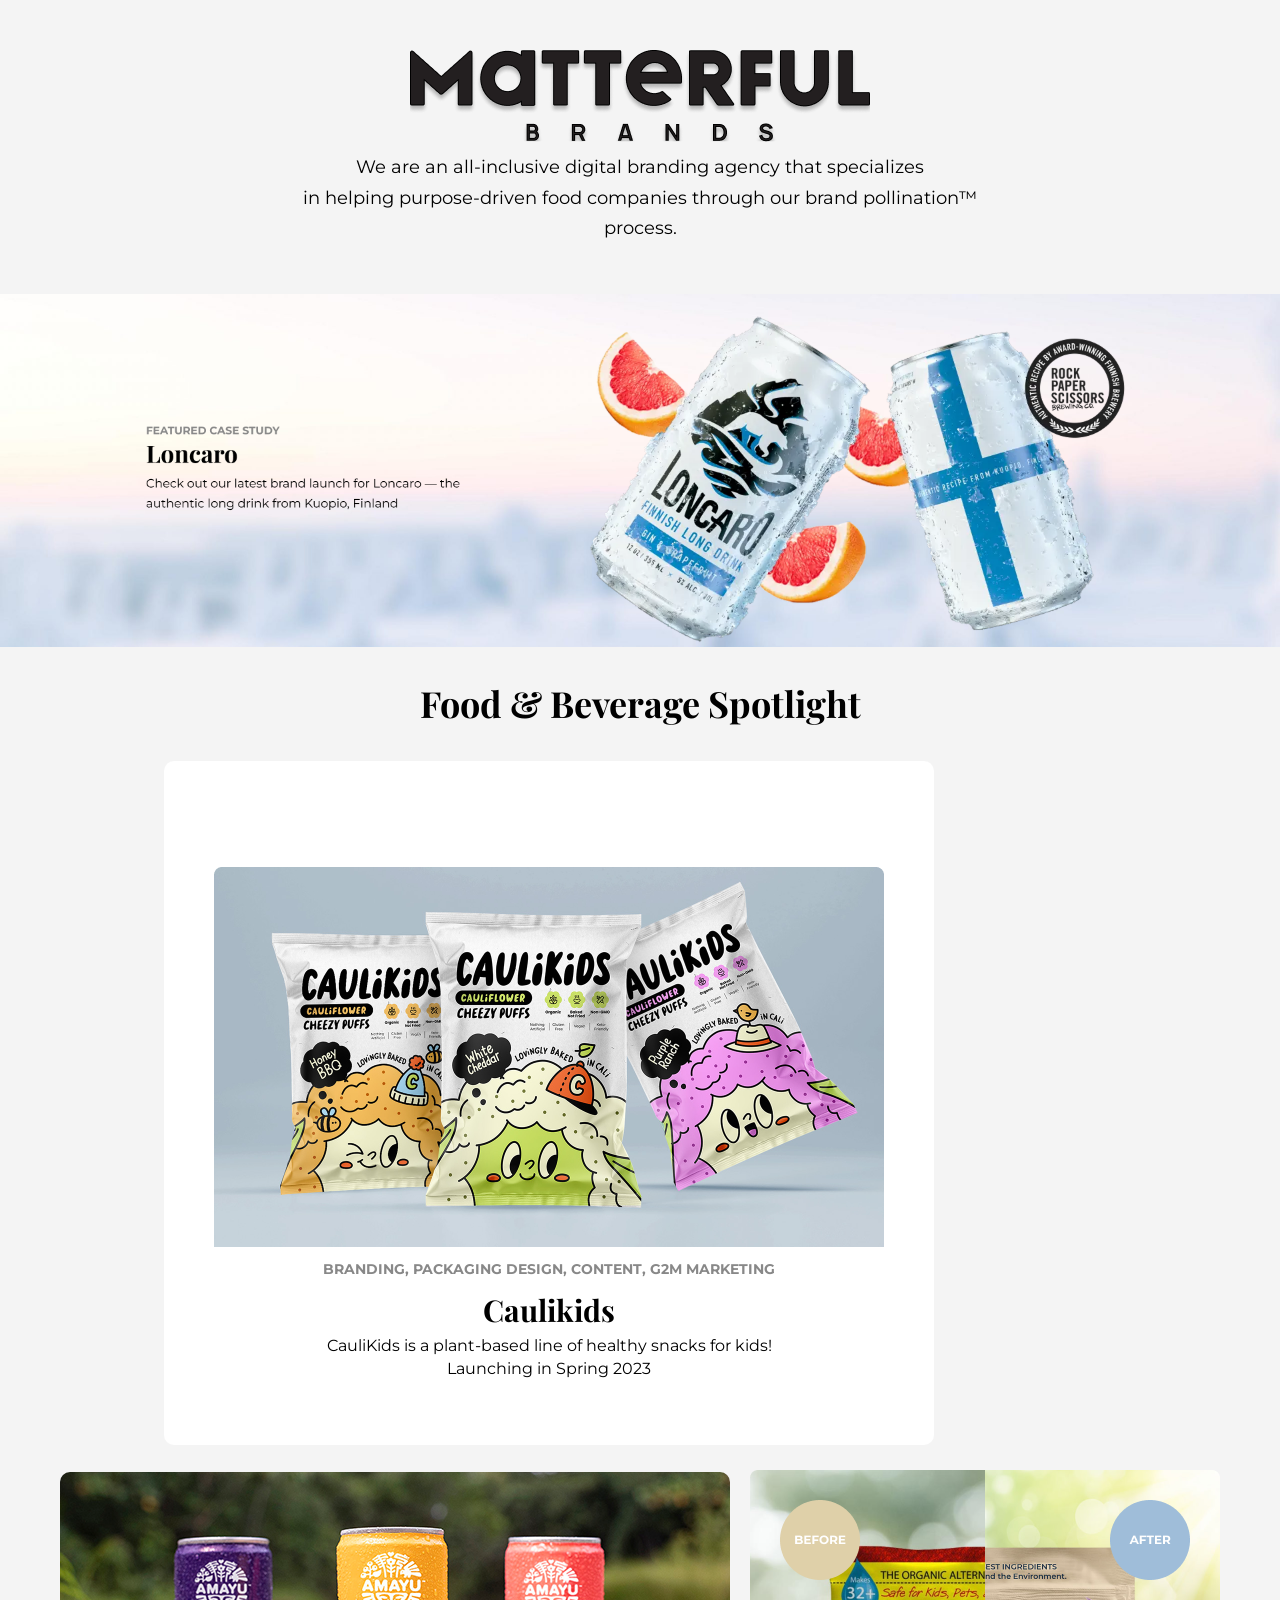
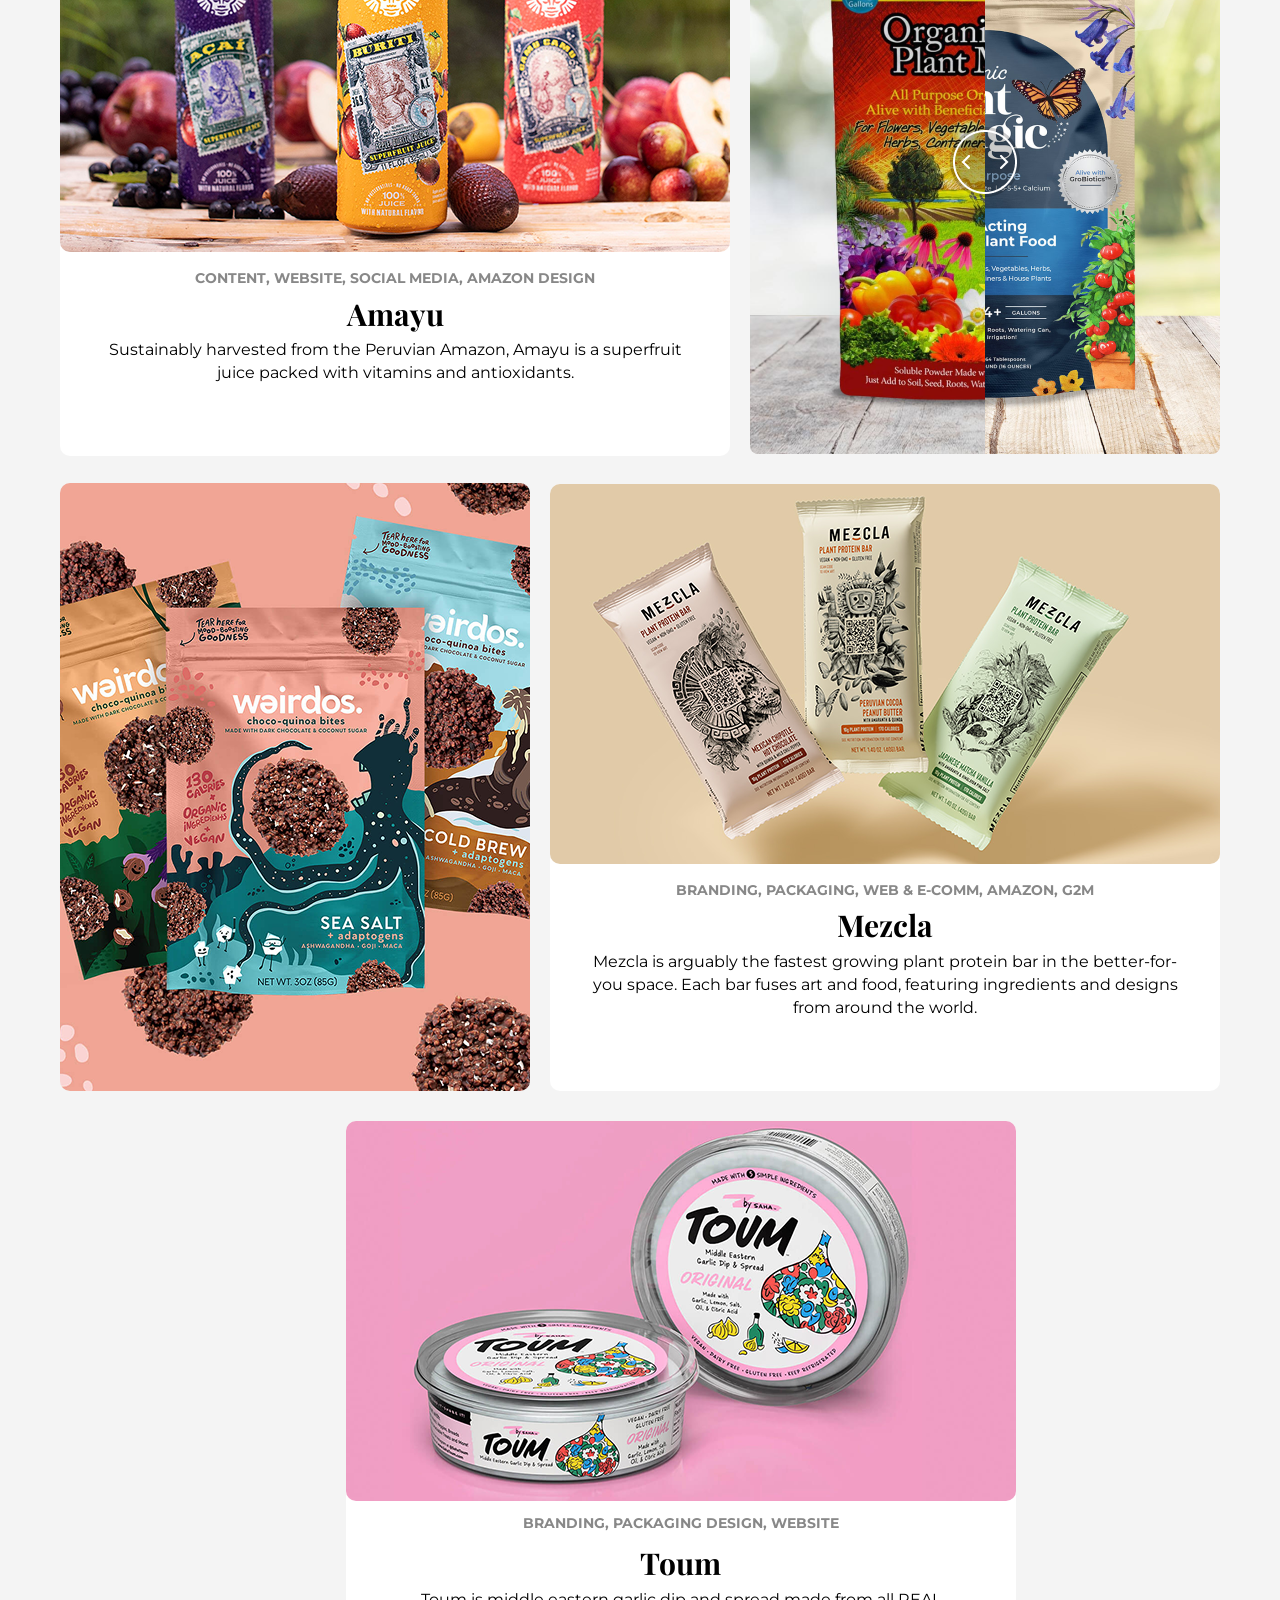
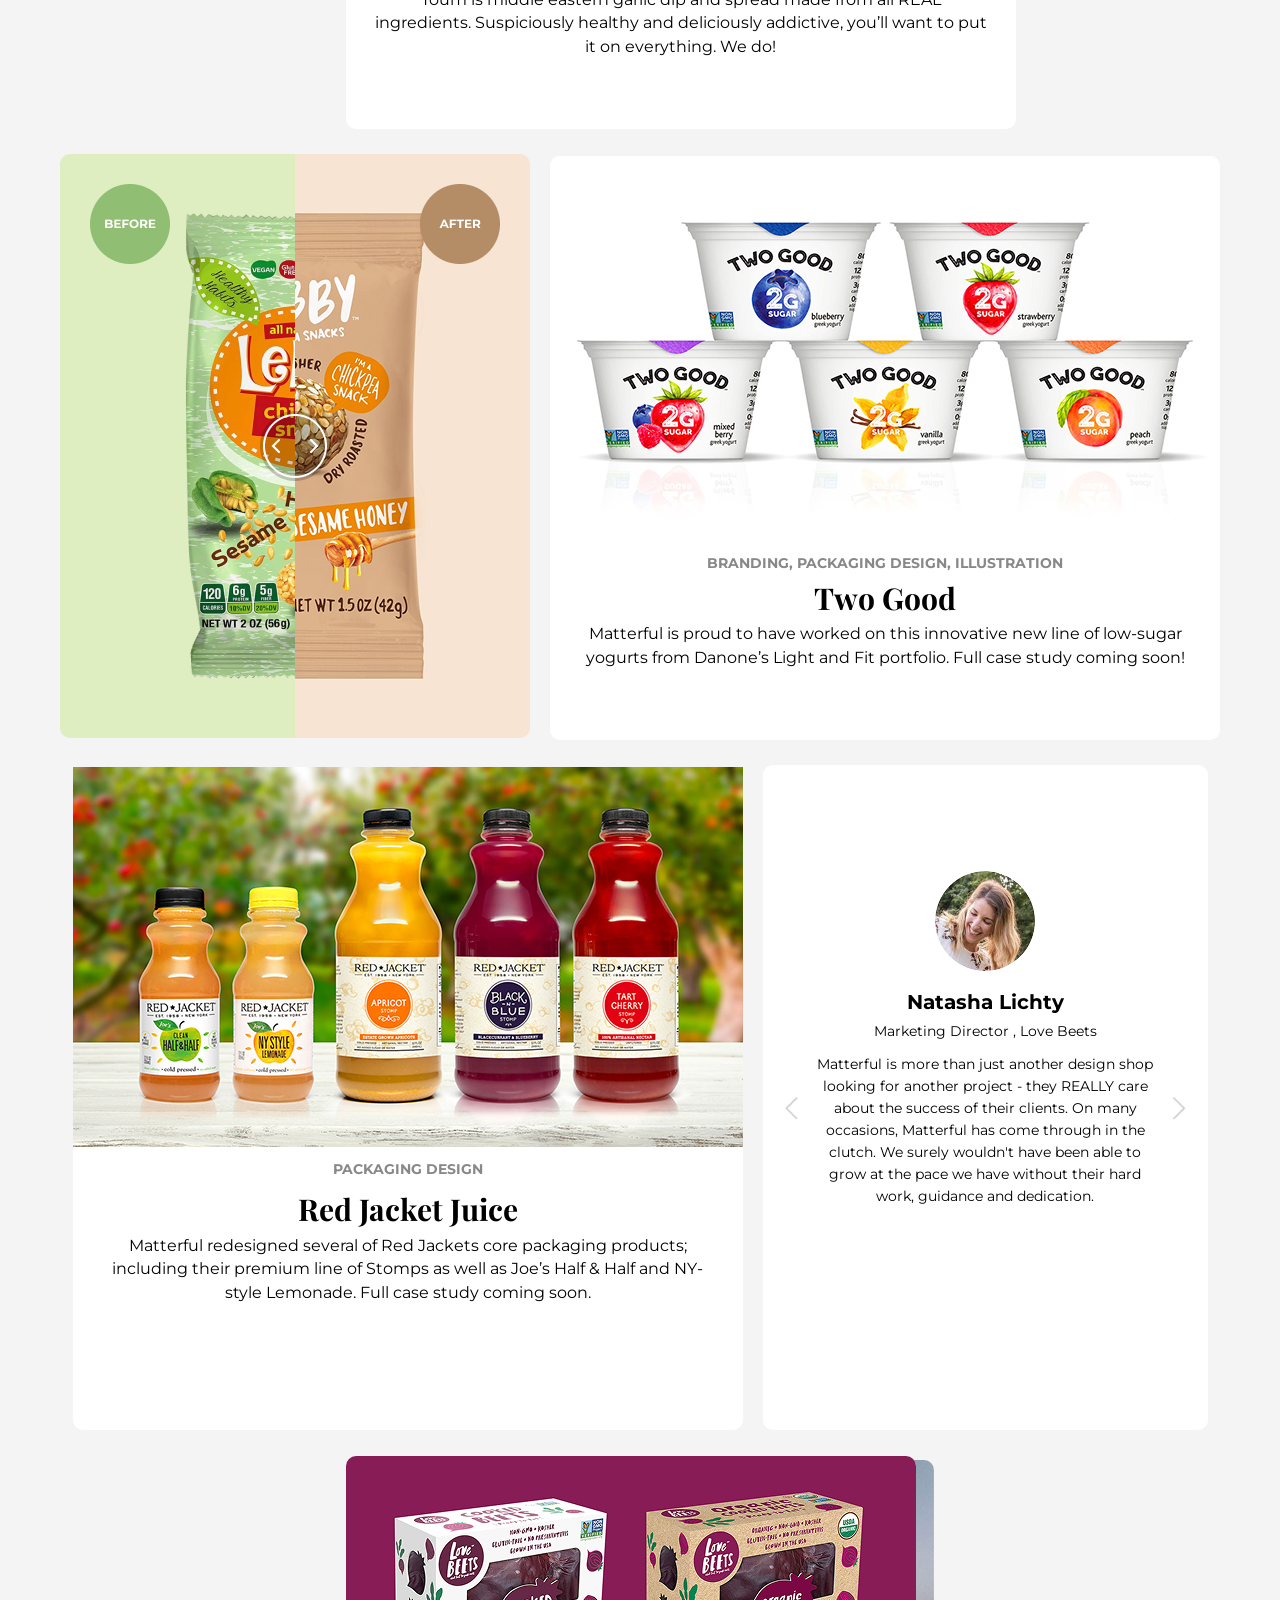
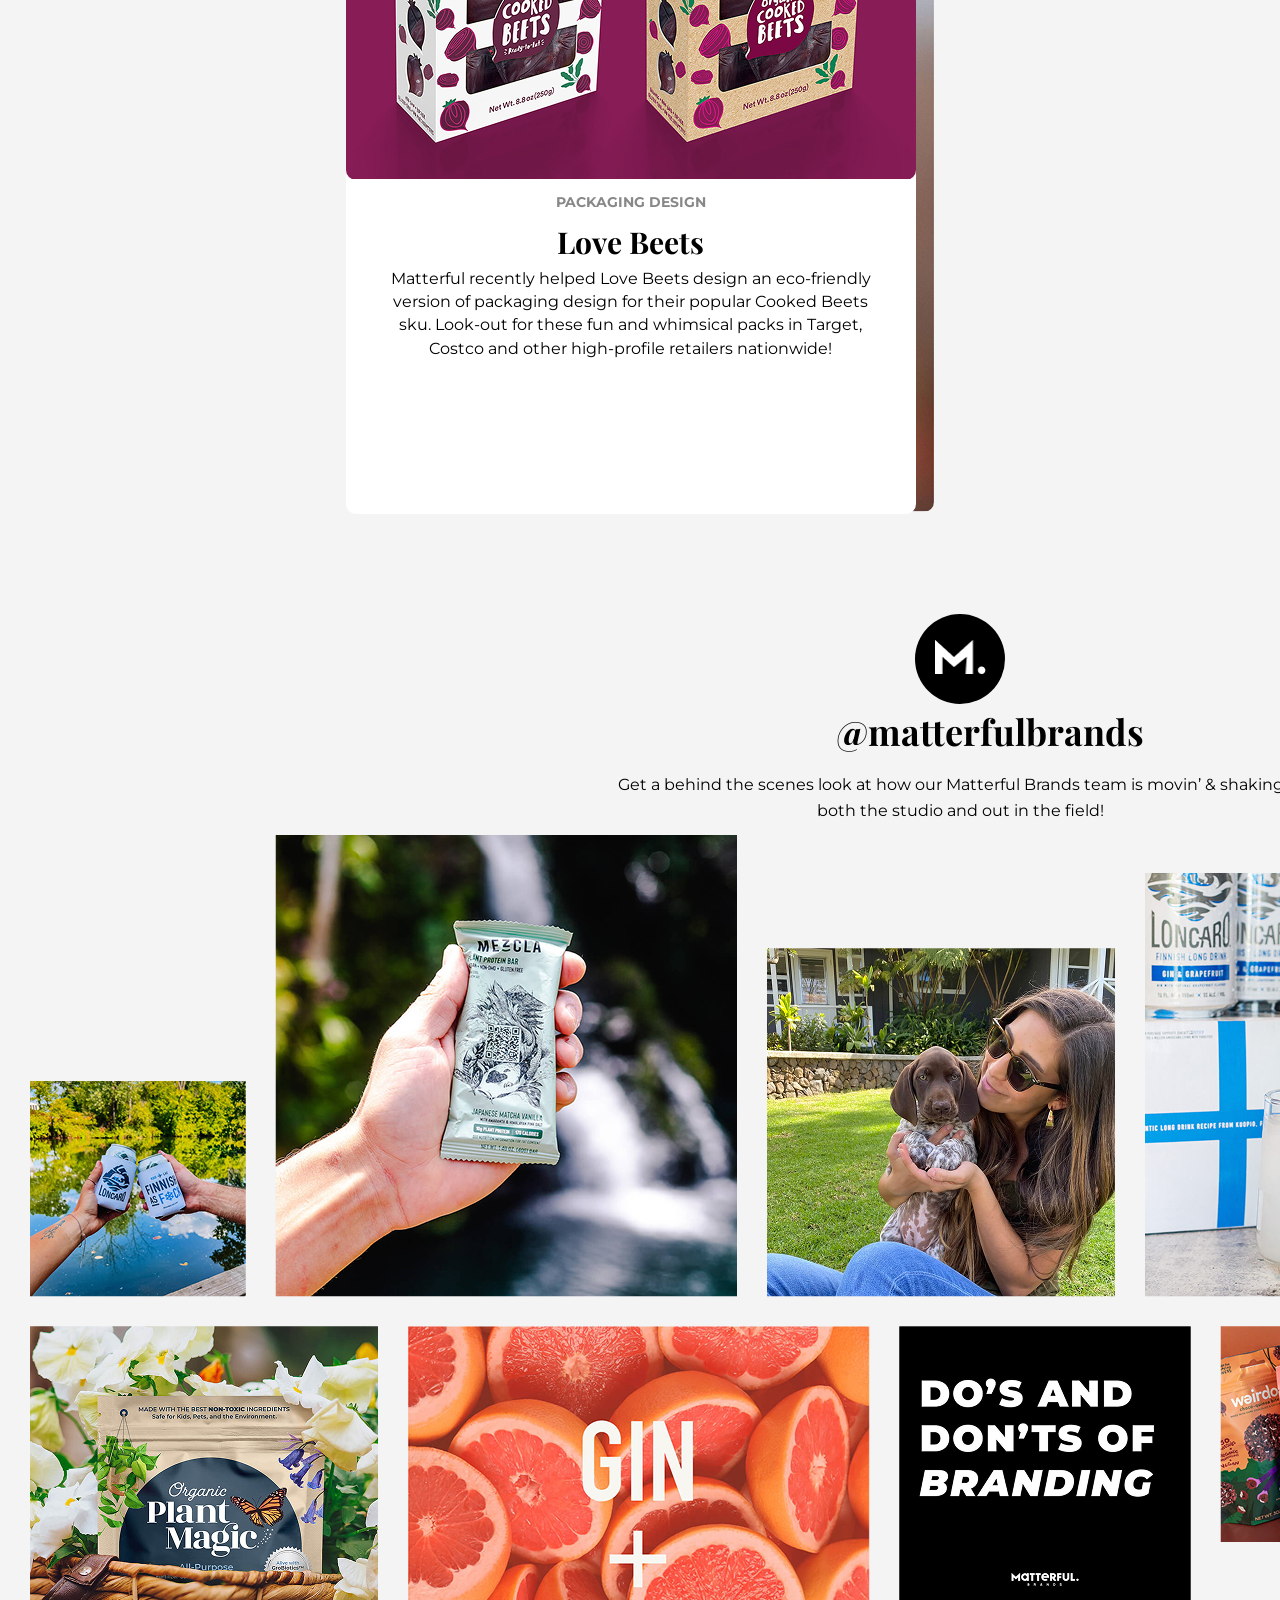
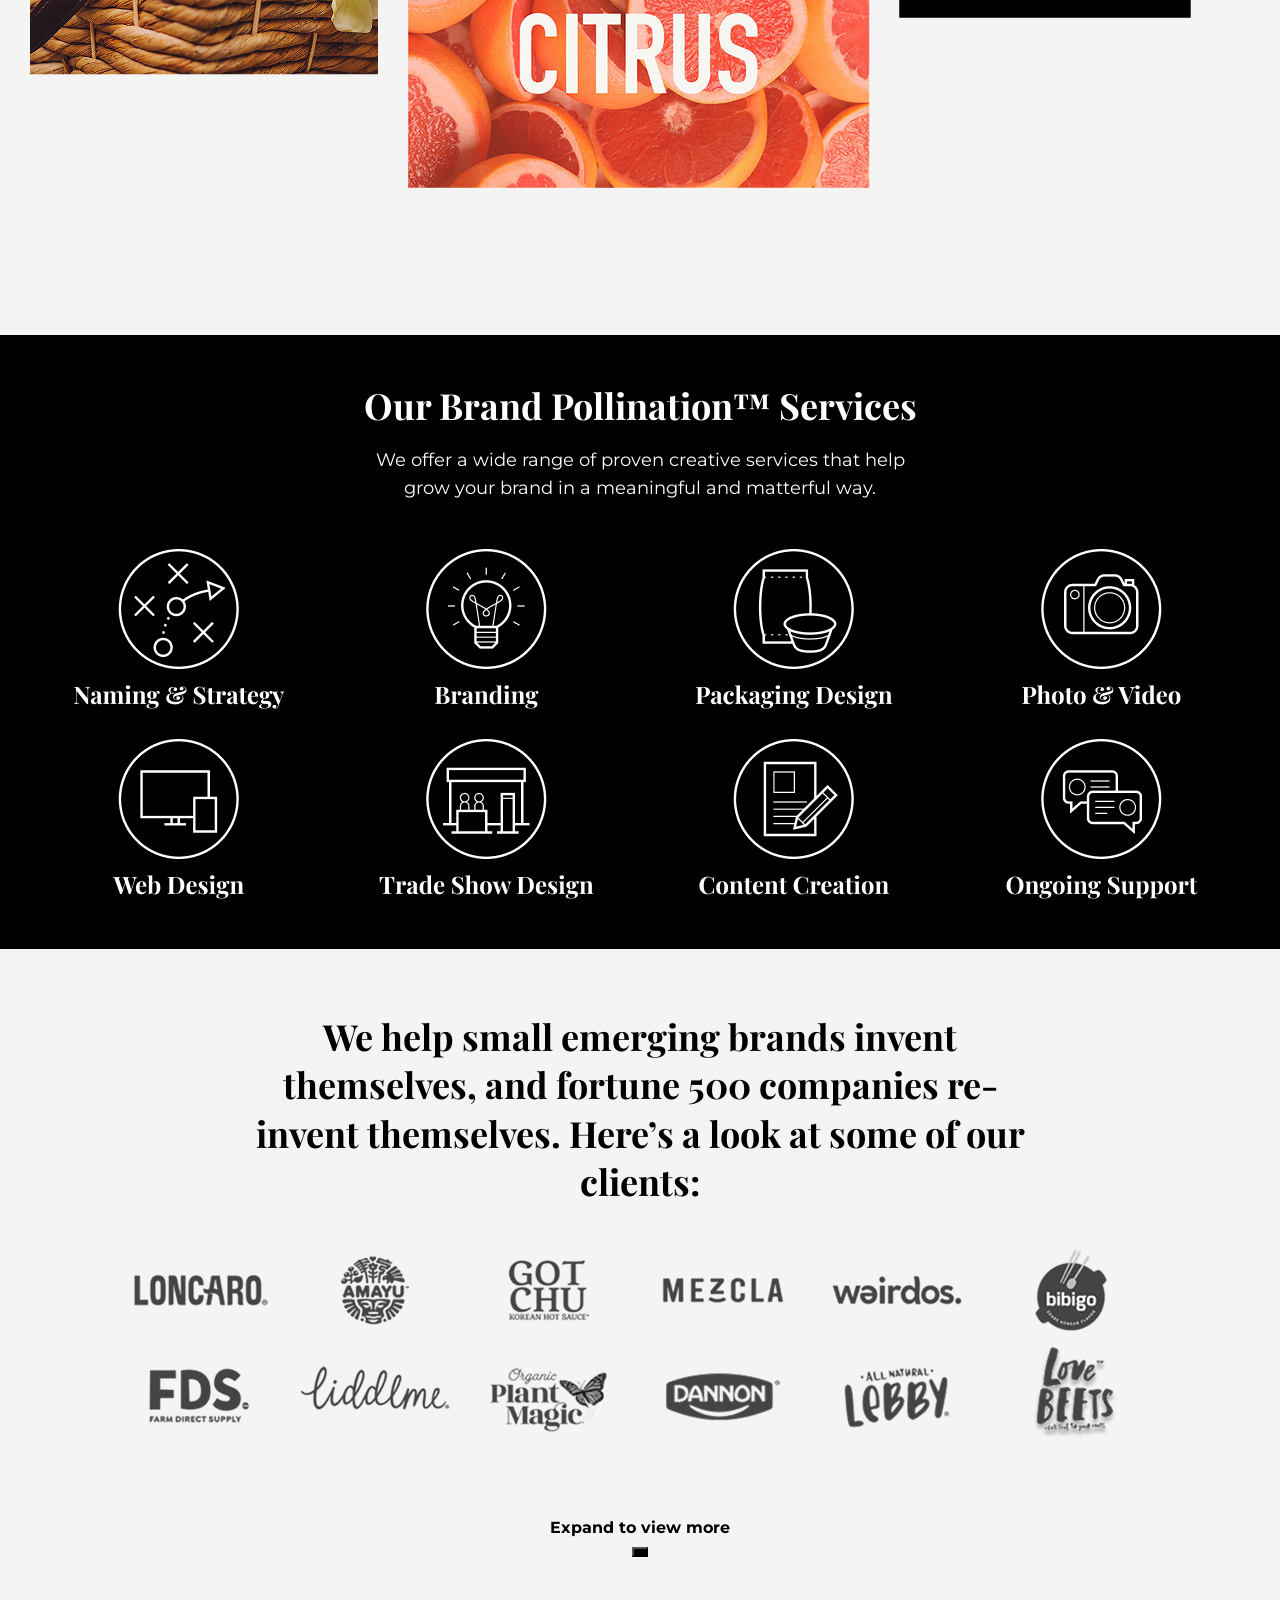
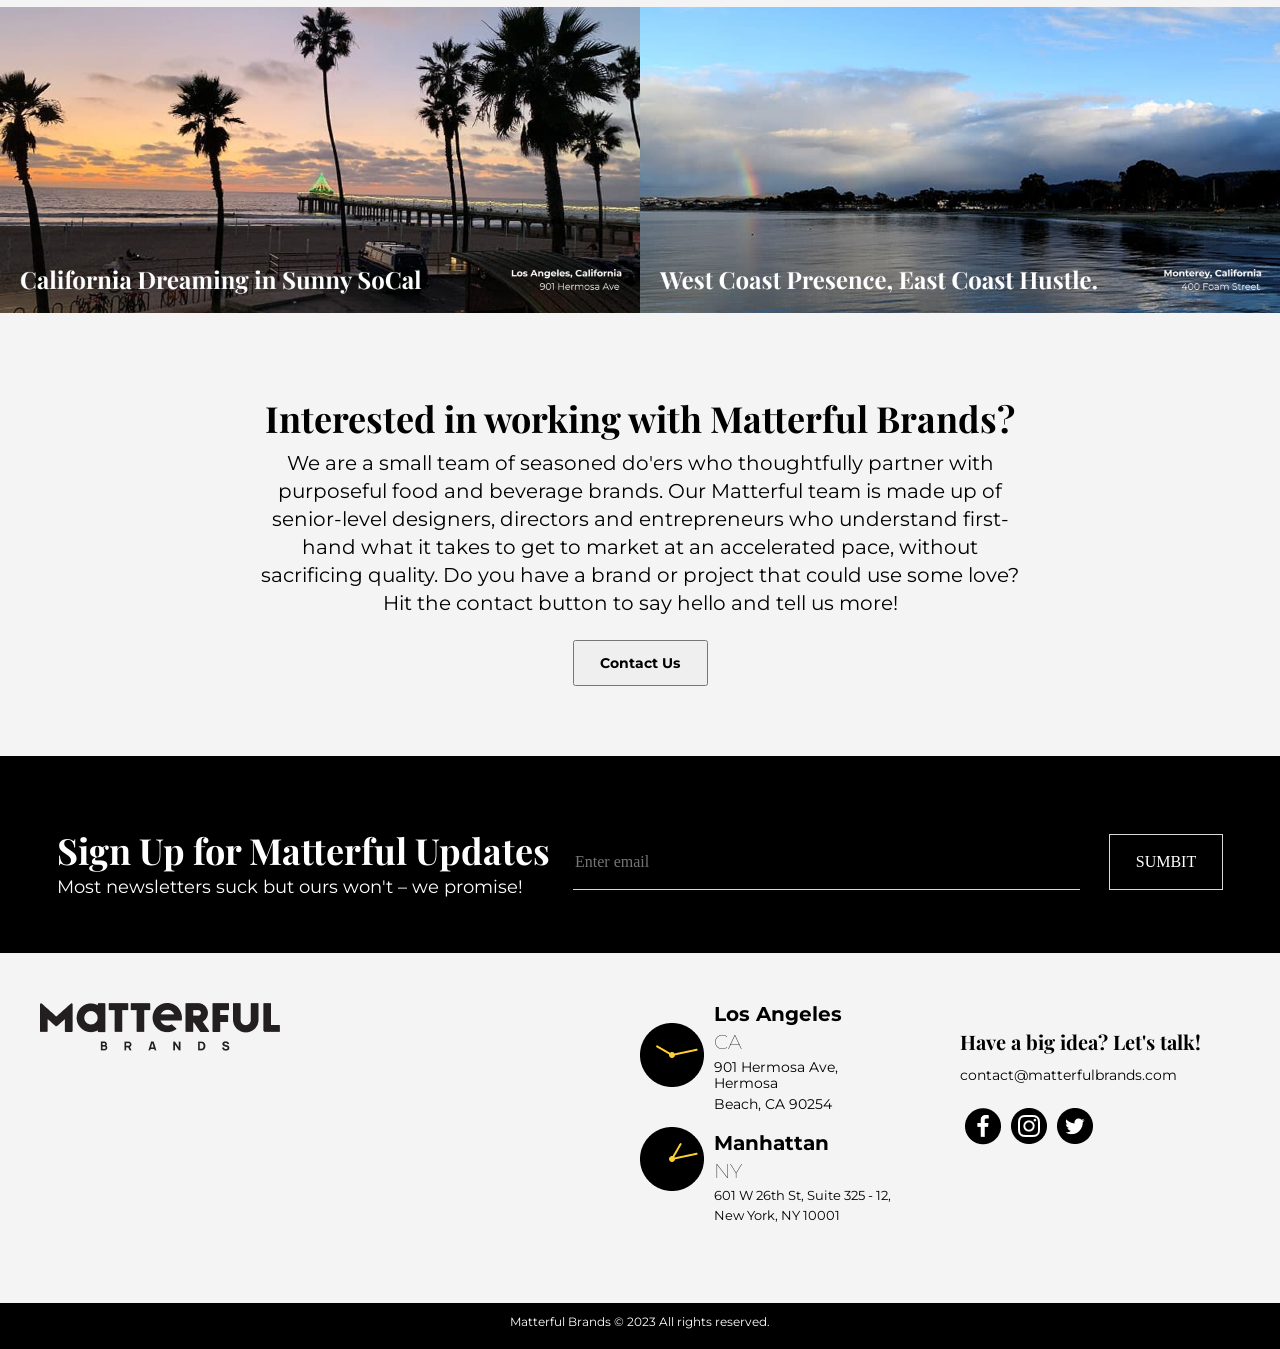
==== index.html @ 2d24cca6 "github" ====
<!DOCTYPE html>
<html lang="en">

<head>
    <meta charset="UTF-8">
    <meta name="viewport" content="width=device-width, initial-scale=1.0">
    <link rel="stylesheet" href="../style.css">
    <link rel="stylesheet" href="../normalize.css">
    <link rel="preconnect" href="https://fonts.googleapis.com">
    <link rel="preconnect" href="https://fonts.gstatic.com" crossorigin>
    <link href="https://fonts.googleapis.com/css2?family=Montserrat:wght@100;400;700&display=swap" rel="stylesheet">
    <link rel="preconnect" href="https://fonts.googleapis.com">
    <link rel="preconnect" href="https://fonts.gstatic.com" crossorigin>
    <link
        href="https://fonts.googleapis.com/css2?family=Montserrat:wght@400;700&family=Playfair+Display:wght@700&display=swap"
        rel="stylesheet">

    <link rel="stylesheet" href="css/style.css">

    <title>Branding Agency</title>
</head>

<body>
    <header class="headerLogoContainer">
        <img src="../matterful-logo-intro_3429eb03.svg.png" alt="logo" class="logoHead">
        <p class="textHeadLogo">We are an all-inclusive digital branding agency that specializes </p>
        <p class="textHeadLogo"> in helping purpose-driven food companies through our brand pollination™ </p>
        <p class="textHeadLogo">process.</p>
    </header>
    <div class="headerMainContainer">
        <img src="../div.home-featured-container.png" alt="dggfdg" class="imgMainPage">
        <p class="underImg">Food & Beverage Spotlight</p>
    </div>
    <div class="conteinerMainFoto">

        <div class="conteinerFotoOne">
            <img src="../div.callout-image.png" alt="fotoOne" class="fotoOne">

            <p class="textCardHeder">Branding, Packaging Design, Content, G2M Marketing</p>
            <p class="textCardMidle">Caulikids</p>
            <p class="textCardUnderMidle">CauliKids is a plant-based line of healthy snacks for kids!</p>
            <p class="textCardUnder">Launching in Spring 2023</p>
        </div>
        <div class="conteinerRowOne">

            <div class="conteinerFotoThree">
                <img src="../AMAYU-Option-1_1340x760.jpg.png" alt="fotoThree" class="fotoThree">

                <p class="textCardHeder">Content, Website, Social Media, Amazon Design</p>
                <p class="textCardMidle">Amayu</p>
                <p class="textCardUnderMidle">Sustainably harvested from the Peruvian Amazon, Amayu is a superfruit</p>
                <p class="textCardUnder">juice packed with vitamins and antioxidants.</p>
            </div>
            <div class="conteinerFotoTwo">
                <img src="../div.comparison-slider-container.png" alt="fotoTwo" class="fototwo">
            </div>

        </div>
        <div class="conteinerRowOne">
            <div class="conteinerFoto4">
                <img src="../Weirdos_1120x1280-1.jpg.png" alt="foto4" class="foto4">
            </div>
            <div class="conteinerFoto5">
                <img src="../Mezcla_1340-x-760.jpg.png" alt="foto5" class="foto5">

                <p class="textCardHeder">Branding, Packaging, Web & E-comm, Amazon, G2M</p>
                <p class="textCardMidle">Mezcla</p>
                <p class="textCardUnderMidle">Mezcla is arguably the fastest growing plant protein bar in the
                    better-for-
                </p>
                <p class="textCardUnderMidle">you space. Each bar fuses art and food, featuring ingredients and designs
                </p>
                <p class="textCardUnder">from around the world.</p>
            </div>

        </div>
        <div class="conteinerFoto6">
            <img src="../Toum_1340-x-760.jpg.png" alt="foto6" class="foto6">

            <p class="textCardHeder">Branding, Packaging Design, Website</p>
            <p class="textCardMidle">Toum</p>
            <p class="textCardUnderMidle">Toum is middle eastern garlic dip and spread made from all REAL </p>
            <p class="textCardUnderMidle">ingredients. Suspiciously healthy and deliciously addictive, you’ll want to
                put</p>
            <p class="textCardUnder">it on everything. We do!</p>
        </div>
        <div class="conteinerRowOne">
            <div class="conteinerFoto7">
                <img src="../figure.comparison-slider.png" alt="foto7" class="foto7">
            </div>
            <div class="conteinerFoto8">
                <img src="../home-two-good.jpg.png" alt="foto8" class="foto8">

                <p class="textCardHeder">Branding, Packaging Design, Illustration</p>
                <p class="textCardMidle">Two Good</p>
                <p class="textCardUnderMidle">Matterful is proud to have worked on this innovative new line of low-sugar
                </p>
                <p class="textCardUnder">yogurts from Danone’s Light and Fit portfolio. Full case study coming soon!</p>
            </div>
        </div>
        <div class="conteinerRowOne">
            <div class="conteinerFoto9">
                <img src="../home-red-jacket.jpg.png" alt="foto9" class="foto9">

                <p class="textCardHeder">Packaging Design</p>
                <p class="textCardMidle">Red Jacket Juice</p>
                <p class="textCardUnderMidle">Matterful redesigned several of Red Jackets core packaging products; </p>
                <p class="textCardUnderMidle">including their premium line of Stomps as well as Joe’s Half & Half and
                    NY-
                </p>
                <p class="textCardUnder">style Lemonade. Full case study coming soon.</p>
            </div>
            <div class="conteinerOneRiview">
                <img src="../Frame.png" alt="leftArrow" class="leftArrow">
                <div class="contaiterTwoReview">
                    <div class="conteinerFoto10">
                        <img src="../natasha-200x200.jpg.png" alt="natashaFoto" class="natashaFoto">

                        <p class="reviewTop">Natasha Lichty</p>
                        <p class="textReviewMidle">Marketing Director , Love Beets</p>
                        <p class="textReviewMidleUnder">Matterful is more than just another design shop</p>
                        <p class="textReviewMidleUnder">looking for another project - they REALLY care</p>
                        <p class="textReviewMidleUnder">about the success of their clients. On many</p>
                        <p class="textReviewMidleUnder">occasions, Matterful has come through in the</p>
                        <p class="textReviewMidleUnder">clutch. We surely wouldn't have been able to </p>
                        <p class="textReviewMidleUnder">grow at the pace we have without their hard</p>
                        <p class="textReviewMidleUnder">work, guidance and dedication.</p>
                    </div>
                </div>
                <img src="../Frame (1).png" alt="rightArrow" class="rightArrow">
            </div>
        </div>
         <div class="conteinerFoto11">
        <img src="../home-purpose-snackery.jpg.png" alt="foto11" class="foto11">
    </div>
    <div class="conteinerFoto12">
        <img src="../home-love-beets.jpg.png" alt="foto12" class="foto12">

        <p class="textCardHeder">Packaging Design</p>
        <p class="textCardMidle">Love Beets</p>
        <p class="textCardUnderMidle">Matterful recently helped Love Beets design an eco-friendly </p>
        <p class="textCardUnderMidle">version of packaging design for their popular Cooked Beets </p>
        <p class="textCardUnderMidle">sku. Look-out for these fun and whimsical packs in Target, </p>
        <p class="textCardUnder">Costco and other high-profile retailers nationwide!</p>
    </div>

    </div>
    <div class="galereuContainer">
        <div class="conteinerFoto13">
            <div class="M">
                <img src="../Vector.png" alt="Vector" class="vector">
            </div>
            <p class="contact">@matterfulbrands</p>
            <p class="textCardUnderMidleGalerey">Get a behind the scenes look at how our Matterful Brands team is movin’
                & shaking in</p>
            <p class="textCardUnderMidleGalerey">both the studio and out in the field!</p>


    </div>
    <div class="galereuFoto">
        <img src="../ul.social-images.png" alt="galereuFoto" class="galereuFotoImg">
    </div>
    </div>
    <div class="containerServis">
        <p class="textServisHerader">Our Brand Pollination™ Services</p>
        <p class="textCardUnderMidleServis">We offer a wide range of proven creative services that help </p>
        <p class="textCardUnderUnderServis">grow your brand in a meaningful and matterful way.</p>
        <img src="../ul.home-services-list.png" alt="fotoServis" class="fotoServis">
    </div>
    <div class="clients">
        <p class="textClients">We help small emerging brands invent </p>
        <p class="textClients">themselves, and fortune 500 companies re-</p>
        <p class="textClients">invent themselves. Here’s a look at some of our </p>
        <p class="textClients">clients:</p>
        <div class="clientsFoto">
            <img src="../logo-loncaro.png.png" alt="clientsFoto" class="clientsFotoImg">
            <img src="../logo-amayu.png.png" alt="clientsFoto" class="clientsFotoImg">
            <img src="../logo-gotchu.png.png" alt="clientsFoto" class="clientsFotoImg">
            <img src="../logo-mezcla.png.png" alt="clientsFoto" class="clientsFotoImg">
            <img src="../logo-weirdos.png.png" alt="clientsFoto" class="clientsFotoImg">
            <img src="../logo-bibigo.png.png" alt="clientsFoto" class="clientsFotoImg">
            <div class="twoRowClientsLogo">
                <img src="../logo-fds.png.png" alt="clientsFoto" class="clientsFotoImg">
                <img src="../logo-liddlme.png.png" alt="clientsFoto" class="clientsFotoImg">
                <img src="../logo-opm.png.png" alt="clientsFoto" class="clientsFotoImg">
                <img src="../logo-dannon.png.png" alt="clientsFoto" class="clientsFotoImg">
                <img src="../logo-lebby.png.png" alt="clientsFoto" class="clientsFotoImg">
                <img src="../logo-love-beets.png.png" alt="clientsFoto" class="clientsFotoImg">
            </div>
        </div>
        <p class="textButtonClients">Expand to view more</p>
        <button class="buttonClients"></button>
    </div>
    <img src="../section.pollen-locations.png" alt="sectionRow" class="sectionRowImg">
    <div class="textUnderConteiner">
        <p class="mainFooterTextTall">Interested in working with Matterful Brands?</p>
        <p class="mainFooterText">We are a small team of seasoned do'ers who thoughtfully partner with </p>
        <p class="mainFooterText">purposeful food and beverage brands. Our Matterful team is made up of </p>
        <p class="mainFooterText">senior-level designers, directors and entrepreneurs who understand first-</p>
        <p class="mainFooterText">hand what it takes to get to market at an accelerated pace, without </p>
        <p class="mainFooterText">sacrificing quality. Do you have a brand or project that could use some love? </p>
        <p class="mainFooterText">Hit the contact button to say hello and tell us more!</p>
        <div class="footerButtonContainer">
            <button class="footerButton">Contact Us</button>
        </div>
    </div>
    <div class="emailContainer">
        <div class="emailText">
            <p class="footerTextMain">Sign Up for Matterful Updates</p>
            <p class="footerTextUnder">Most newsletters suck but ours won't – we promise!</p>
        </div>
        <div class="emailInput">
            <input type="email" placeholder="Enter email" class="inputEmail">
            <button class="buttonEmail">SUMBIT</button>
        </div>
    </div>
    <div class="contactTime">
        <div class="timeOneTall">
            <img src="../matterful-logo-intro_3429eb03.svg (3).png" alt="logoFooter" class="logoFooter">
            <div class="containerTimeOneTall">
                <div class="fotoClock">
                    <img src="../div.clock.png" alt="clockFoto" class="clockFoto">
                    <img src="../div.clock (1).png" alt="clockFotoTwo" class="clockFotoTwo">
                </div>
                <div class="textFooterTall">
                    <p class="footerTextTime">Los Angeles</p>
                    <p class="footerTextTimeTallMain">CA</p>
                    <p class="footerTextTimeMain">901 Hermosa Ave, Hermosa </p>
                    <p class="footerTextTimeUnder">Beach, CA 90254</p>
                    <p class="footerTextTime">Manhattan</p>
                    <p class="footerTextTimeTallMain">NY</p>
                    <p class="footerTextTimeMainTwo">601 W 26th St, Suite 325 - 12,</p>
                    <p class="footerTextTimeMainTwo">New York, NY 10001</p>
                </div>
                <div class="contact">
                    <p class="textContactTall">Have a big idea? Let's talk!</p>
                    <p class="textContact">contact@matterfulbrands.com</p>
                    <img src="../ul.social-media-icons.png" alt="">
                </div>
            </div>
        </div>
    </div>
    <footer>
        <p class="footerText">Matterful Brands © 2023 All rights reserved.</p>
    </footer>
</body>

</html>
---- style.css ----
.montserrat-thin-20 {
    font-family: 'Montserrat', sans-serif;
    font-weight: 100;
    /* Соответствует "Thin" */
    font-size: 20px;
}

/* --- Стили для Заголовков (Playfair Display) --- */

/* 1. Playfair Display, bold, 36 */
.style-h1 {
    font-family: 'Playfair Display', serif;
    font-weight: 700;
    /* bold */
    font-size: 36px;
}

/* 2. Playfair Display, bold, 30 */
.style-h2 {
    font-family: 'Playfair Display', serif;
    font-weight: 700;
    /* bold */
    font-size: 30px;
}

/* --- Стили для Текста и Кнопок (Montserrat) --- */

/* 3. Montserrat, regular, 18 */
.style-text-lg {
    font-family: 'Montserrat', sans-serif;
    font-weight: 400;
    /* regular */
    font-size: 18px;
}

/* 4. Montserrat, regular, 16 */
.style-text-md {
    font-family: 'Montserrat', sans-serif;
    font-weight: 400;
    /* regular */
    font-size: 16px;
}

/* 5. Montserrat, bold, 20 (Например, большая кнопка) */
.style-button-lg {
    font-family: 'Montserrat', sans-serif;
    font-weight: 700;
    /* bold */
    font-size: 20px;
}

/* 6. Montserrat, bold, 16 (Например, ссылки или маленькая кнопка) */
.style-button-md {
    font-family: 'Montserrat', sans-serif;
    font-weight: 700;
    /* bold */
    font-size: 16px;
}

/* 7. Montserrat, bold, 14 (Мелкий текст) */
.style-caption {
    font-family: 'Montserrat', sans-serif;
    font-weight: 700;
    /* bold */
    font-size: 14px;
}

body {
    background-color: #F4F4F4;
}

.headerLogoContainer {
    flex-direction: column;
    margin-top: 50px;
    display: flex;
    align-items: center;
    justify-content: center;

}

.logoHead {
    margin-bottom: 10px;
}

.textHeadLogo {
    text-align: center;
    font-family: 'Montserrat', sans-serif;
    font-weight: 400;
    /* regular */
    font-size: 18px;
    margin-top: 5px;
    margin-bottom: 5px;
}

.headerMainContainer {
    display: flex;
    flex-direction: column;
    align-items: center;
    justify-content: center;

}

.imgMainPage {
    margin-top: 50px;
    width: 100%;

}

.underImg {
    font-family: 'Playfair Display', serif;
    font-weight: 700;
    /* bold */
    font-size: 36px;
    text-align: center;
}

.conteinerMainFoto {
    background-color: #F4F4F4;
    width: 46%;
    display: flex;
    flex-direction: column;
    margin: 0 auto;
    position: relative;
    align-items: flex-end;
    margin-bottom: 0px;
    height: auto;
}

.conteinerFotoOne {
    display: flex;
    justify-content: end;
    background-color: #FFFFFF;
    flex-direction: column;
    border-radius: 10px;
    padding: 50px;
    width: 670px;
    height: 584px;

}

.textCardHeder {
    font-family: 'Montserrat', sans-serif;
    font-weight: 700;
    font-size: 14px;
    text-align: center;
    text-transform: uppercase;
    color: #888888;
    margin-bottom: 5px;

}

.textCardMidle {
    font-family: 'Playfair Display', serif;
    font-weight: 700;
    font-size: 30px;
    text-align: center;
    margin-top: 10px;
    margin-bottom: 10px;
}

.textCardUnderMidle {
    font-family: 'Montserrat', sans-serif;
    font-weight: 400;
    font-size: 16px;
    text-align: center;
    margin-top: 0px;
    margin-bottom: 5px;
}

.textCardUnder {
    font-family: 'Montserrat', sans-serif;
    font-weight: 400;
    font-size: 16px;
    text-align: center;
    margin-top: 0px;
}

.conteinerFotoTwo {
    margin-bottom: 0px;
    padding: 0px;
    margin-left: 20px;
}

.fotoThree {
    border-radius: 10px;
}

.conteinerRowOne {
    display: flex;
    justify-content: center;
    align-items: center;
    align-self: center;
    margin-top: 25px;

}

.conteinerFotoThree {
    background-color: #FFFFFF;
    border-radius: 10px;
    padding-bottom: 57px;

}

.foto4 {
    border-radius: 10px;
}

.conteinerFoto4 {
    display: flex;
    justify-content: flex-start;
    margin-right: 20px;
}

.foto5 {
    border-radius: 10px;
}

.conteinerFoto5 {
    background-color: #FFFFFF;
    border-radius: 10px;
    padding-bottom: 57px;
}

.foto6 {
    border-radius: 10px;
}

.conteinerFoto6 {
    margin-top: 30px;
    border-radius: 10px;
    background-color: #FFFFFF;
    padding-bottom: 57px;
    display: flex;
    justify-content: flex-end;
    flex-direction: column;
    align-self: flex-start;
}

.foto7 {
    border-radius: 10px;
}

.conteinerFoto7 {
    border-radius: 10px;
    align-self: flex-start;
    margin-right: 20px;
}

.foto8 {
    border-radius: 10px;
}

.conteinerFoto8 {
    border-radius: 10px;
    background-color: #FFFFFF;
    padding-bottom: 57px;
    flex-direction: column;
    border-radius: 10px;
}

.conteinerFoto9 {
    align-self: flex-start;
    border-radius: 10px;
    background-color: #FFFFFF;
    padding-bottom: 112px;
    display: flex;
    justify-content: flex-end;
    flex-direction: column;
    margin-right: 20px;

}

.natashaFoto {
    border-radius: 50px;
    width: 100px;
    height: 100px;
    margin: 0 auto;

}

.reviewTop {
    font-family: 'Montserrat', sans-serif;
    font-weight: 700;
    font-size: 20px;
    margin-bottom: 9px;

}

.textReviewMidle {
    font-family: 'Montserrat', sans-serif;
    font-weight: 400;
    font-size: 14px;
    margin-top: 0px;
}

.conteinerOneRiview {
    background-color: rgb(255, 255, 255);
    width: 445px;
    height: 608px;
    justify-content: center;
    display: flex;
    margin-top: -607px;
    text-align: center;
    border-radius: 10px;
    align-self: flex-end;
    padding-bottom: 57px;
}

.leftArrow {

    width: 23px;
    height: 23px;
    display: flex;
    margin-top: 332px;
    margin-left: 20px;
    align-items: center;
    justify-content: center;

}

.rightArrow {

    width: 23px;
    height: 23px;
    display: flex;
    margin-top: 332px;
    margin-right: 20px;
    align-items: center;
    justify-content: center;

}

.contaiterTwoReview {
    background-color: #ffffff;
    height: 548px;
    align-items: center;
    margin: 0 auto;
    display: flex;
}

.textReviewMidleUnder {
    font-family: 'Montserrat', sans-serif;
    font-weight: 400;
    font-size: 14px;
    margin-top: 3px;
    margin-bottom: 3px;
}

.conteinerFoto10 {
    justify-content: center;
    align-items: center;
    text-align: center;
    display: flex;
    background-color: #FFFFFF;
    flex-direction: column;
    margin: 0 auto;
}

.foto11 {
    border-radius: 10px;

}

.conteinerFoto11 {
    border-radius: 10px;
    margin-top: 30px;
    width: 570px;
    height: 651px;
}

.foto12 {
    border-radius: 10px;
}

.conteinerFoto12 {
    width: 570px;
    background-color: rgb(255, 255, 255);
    margin-top: -655px;
    justify-content: center;
    display: flex;
    flex-direction: column;
    text-align: center;
    border-radius: 10px;
    align-self: flex-start;
    padding-bottom: 140px;
}

.galereuContainer {
    margin-top: 0px;
    width: 1920px;
    height: 1321px;
    background-color: #F4F4F4;
    display: flex;
    margin: 0 auto;
    margin-top: 100px;
    text-align: center;
    flex-direction: column;
}

.M {
    width: 90px;
    height: 90px;
    border-radius: 50px;
    background-color: black;
    color: #171717;
    justify-content: center;
    align-items: center;
    margin: 0 auto;
    margin-bottom: 0px;

}

.vector {
    width: 53px;
    height: 36px;
    margin-top: 25px;
    justify-content: center;
    align-items: center;
    margin-bottom: 0px;
}

.contact {
    font-family: 'Playfair Display', serif;
    font-weight: 700;
    /* bold */
    font-size: 36px;
    margin-top: 7px;
    margin-bottom: 15px;
}

.textCardUnderMidleGalerey {
    font-family: 'Montserrat', sans-serif;
    font-weight: 400;
    font-size: 16px;
    text-align: center;
    margin-bottom: 0px;
    margin-top: 8px;
}

.conteinerFoto13 {
    margin-top: 0px;
    background-color: #F4F4F4;
    display: flex;
    flex-direction: column;
    align-items: center;
    justify-content: center;
    margin: 0 auto;
}

.containerServis {
    background-color: black;
    color: white;
    justify-content: center;
    align-items: center;
    margin: 0 auto;
    display: flex;
    flex-direction: column;
    padding-bottom: 50px;
    margin-bottom: 60px;
}

.textServisHerader {
    font-family: 'Playfair Display', serif;
    font-weight: 700;
    /* bold */
    font-size: 36px;
    margin-top: 50px;
    margin-bottom: 15px;
}

.textCardUnderMidleServis {
    font-family: 'Montserrat', sans-serif;
    font-weight: 400;
    font-size: 18px;
    text-align: center;
    margin-bottom: 0px;
    margin-top: 8px;
}

.textCardUnderUnderServis {
    font-family: 'Montserrat', sans-serif;
    font-weight: 400;
    font-size: 18px;
    text-align: center;
    margin-bottom: 50px;
    margin-top: 8px;
}

.clients {
    background-color: #F4F4F4;
    display: flex;
    flex-direction: column;
    align-items: center;
    justify-content: center;
    margin: 0 auto;
}

.textClients {
    font-family: 'Playfair Display', serif;
    font-weight: 700;
    /* bold */
    font-size: 36px;
    margin-top: 7px;
    margin-bottom: 0px;
}

.clientsFoto {
    margin-top: 40px;
}

.textButtonClients {
    font-family: 'Montserrat', sans-serif;
    font-weight: 700;
    /* bold */
    font-size: 16px;
    margin-top: 70px;
    margin-bottom: 9px;
}

.buttonClients {
    margin-top: 0px;
    width: 16px;
    height: 10px;
    background-color: rgb(0, 0, 0);
}

.sectionRowImg {
    margin-top: 50px;
    width: 100%;
}

.textUnderConteiner {
    align-items: center;
    justify-content: center;
    display: flex;
    flex-direction: column;
    margin-top: 30px;
}

.mainFooterTextTall {
    font-family: 'Playfair Display', serif;
    font-weight: 700;
    /* bold */
    font-size: 36px;
    margin-top: 50px;
    margin-bottom: 13px;
}

.mainFooterText {
    font-family: 'Montserrat', sans-serif;
    font-weight: 400;
    /* regular */
    font-size: 20px;
    margin-top: 0px;
    margin-bottom: 5px;
}

.footerButton {
    width: 135px;
    height: 46px;
    margin-top: 20px;
    margin-bottom: 70px;
    font-family: 'Montserrat', sans-serif;
    font-weight: 700;
    /* bold */
    font-size: 14px;

}

.emailContainer {
    align-items: center;
    justify-content: center;
    align-self: center;
    display: flex;
    background-color: black;
    height: 197px;
}

.footerTextUnder {
    margin-right: 50px;

}

.emailText {
    color: white;
}

.footerTextMain {
    font-family: 'Playfair Display', serif;
    font-weight: 700;
    /* bold */
    font-size: 36px;
    margin-bottom: 0px;
}

.footerTextUnder {
    font-family: 'Montserrat', sans-serif;
    font-weight: 400;
    /* regular */
    font-size: 18px;
    margin-top: 5px;
}

.inputEmail {
    color: white;
    border: 0px;
    border-bottom: #D8D8D8 solid 1px;
    background-color: rgba(255, 255, 255, 0);
    margin-right: 25px;
    margin-top: 15px;
    width: 503px;
    height: 52px;
}

.buttonEmail {
    width: 114px;
    height: 56px;
    background-color: rgb(0, 0, 0);
    border: #D8D8D8 solid 1px;
    color: white;
}

.timeOneTall {
    margin: 0 auto;
    width: 1200px;
    height: 300px;
    margin-top: 50px;
    display: flex;
    justify-content: space-between;
    align-items: flex-start;
}

.logoFooter {
    display: flex;
    align-self: flex-start;
    align-items: flex-start;
    justify-content: center;
}

.footerTextTime {
    font-family: 'Montserrat', sans-serif;
    font-weight: 700;
    /* bold */
    font-size: 20px;
    margin-bottom: 5px;
    margin-top: 0px;
}

.textFooterTall {
    display: flex;
    flex-direction: column;
}

.clockFoto {
    width: 64px;
    height: 64px;
    margin-top: 20px;
}

.footerTextTimeTallMain {
    font-family: 'Montserrat', sans-serif;
    font-weight: 100;
    /* Соответствует "Thin" */
    font-size: 20px;
    margin-bottom: 5px;
    margin-top: 0px;
}

.footerTextTimeMain {
    font-family: 'Montserrat', sans-serif;
    font-weight: 400;
    /* regular */
    font-size: 14px;
    margin-bottom: 5px;
    margin-top: 0px;
}

.footerTextTimeUnder {
    font-family: 'Montserrat', sans-serif;
    font-weight: 400;
    /* regular */
    font-size: 14px;
    margin-bottom: 20px;
    margin-top: 0px;
}

.containerTimeOneTall {
    display: flex;
    justify-content: left;
    align-items: start;
    width: 600px;
    height: 244px;
    margin-left: 360px;
}

.footerTextTimeMainTwo {
    font-family: 'Montserrat', sans-serif;
    font-weight: 400;
    /* regular */
    font-size: 13px;
    margin-bottom: 5px;
    margin-top: 0px;
}

.clockFotoTwo {
    width: 64px;
    height: 64px;
    margin-top: 40px;
    margin-right: 10px;
}

.fotoClock {
    display: flex;
    flex-direction: column;
}

.contact {
    display: flex;
    flex-direction: column;
    margin-left: 60px;
}

.textContactTall {
    font-family: 'Playfair Display', serif;
    font-weight: 700;
    /* bold */
    font-size: 20px;
    margin-bottom: 0px;
}

.textContact {
    font-family: 'Montserrat', sans-serif;
    font-weight: 400;
    /* regular */
    font-size: 14px;
    margin-bottom: 20px;
}

.footerText {
    font-family: 'Montserrat', sans-serif;
    font-weight: 400;
    /* regular */
    font-size: 12px;
    margin-bottom: 20px;
}

footer {
    display: flex;
    background-color: black;
    height: 46px;
    justify-content: center;
    text-align: center;
    color: white;

}
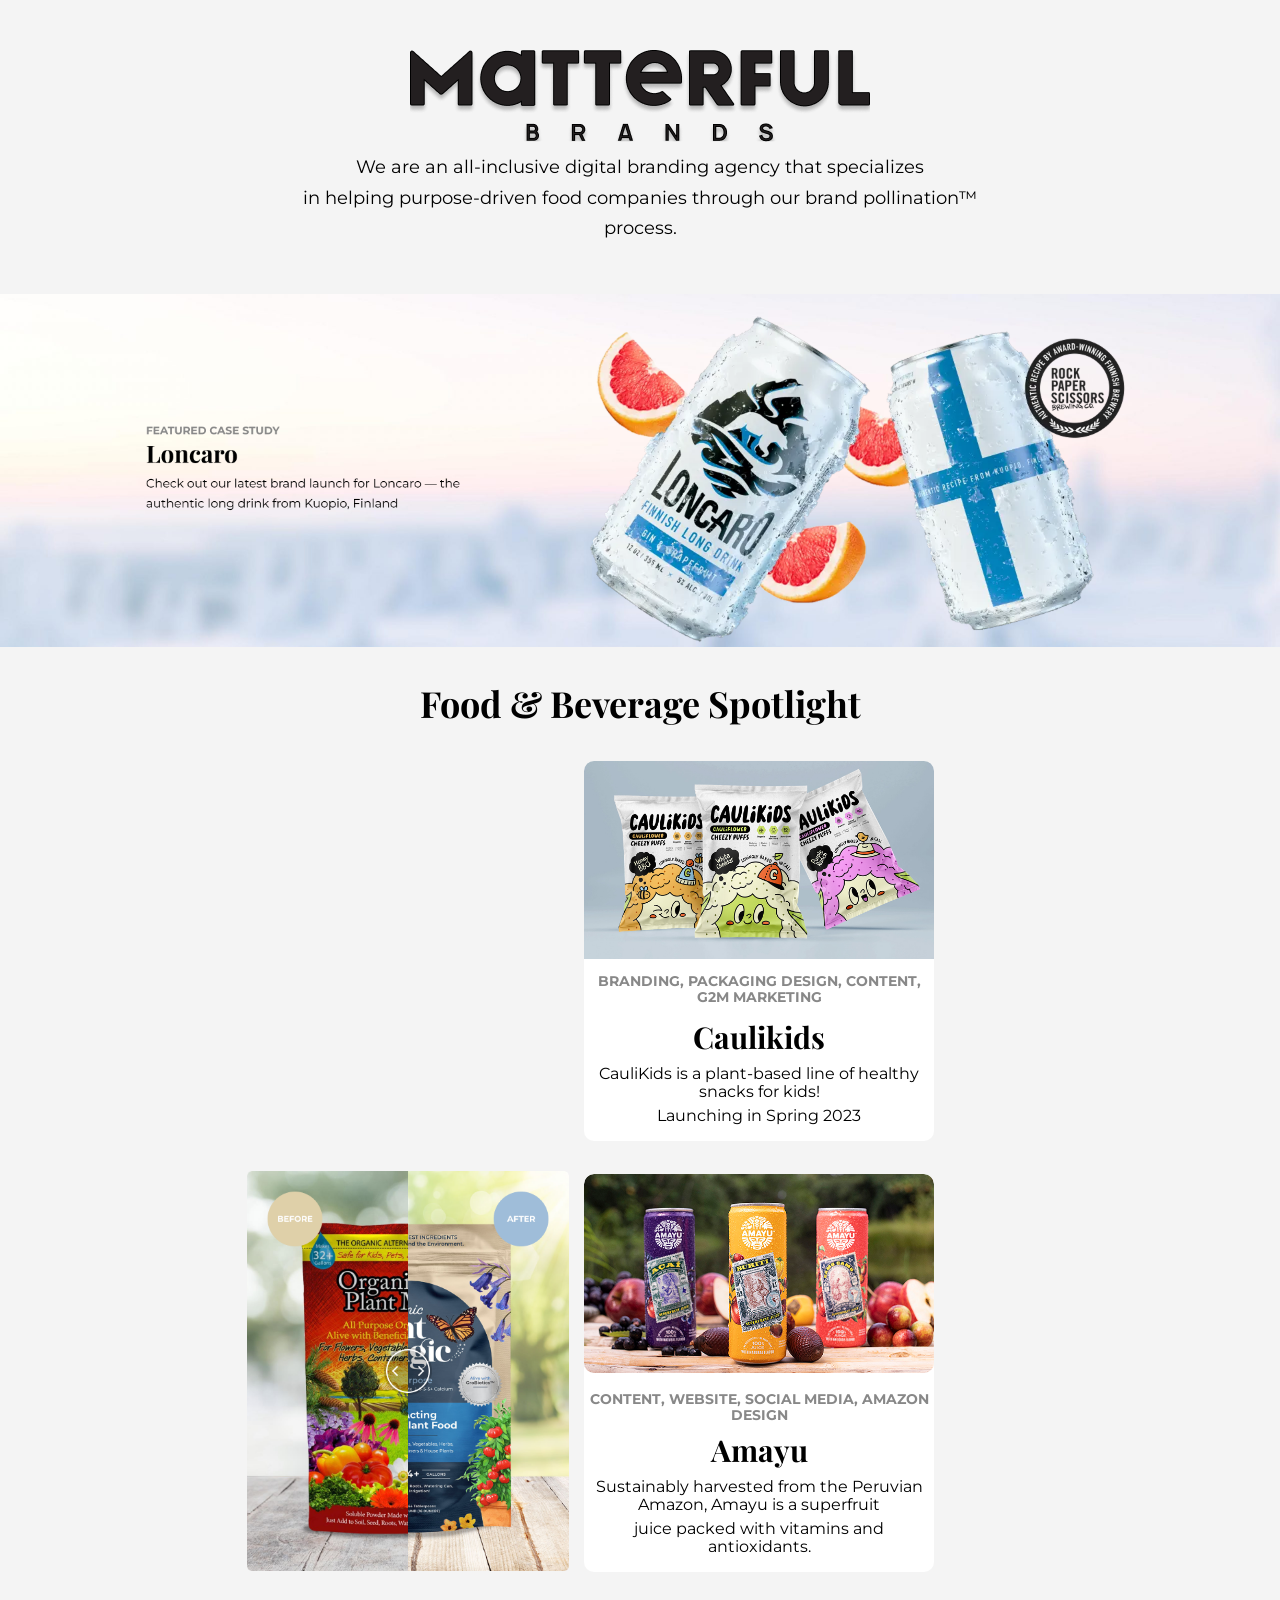
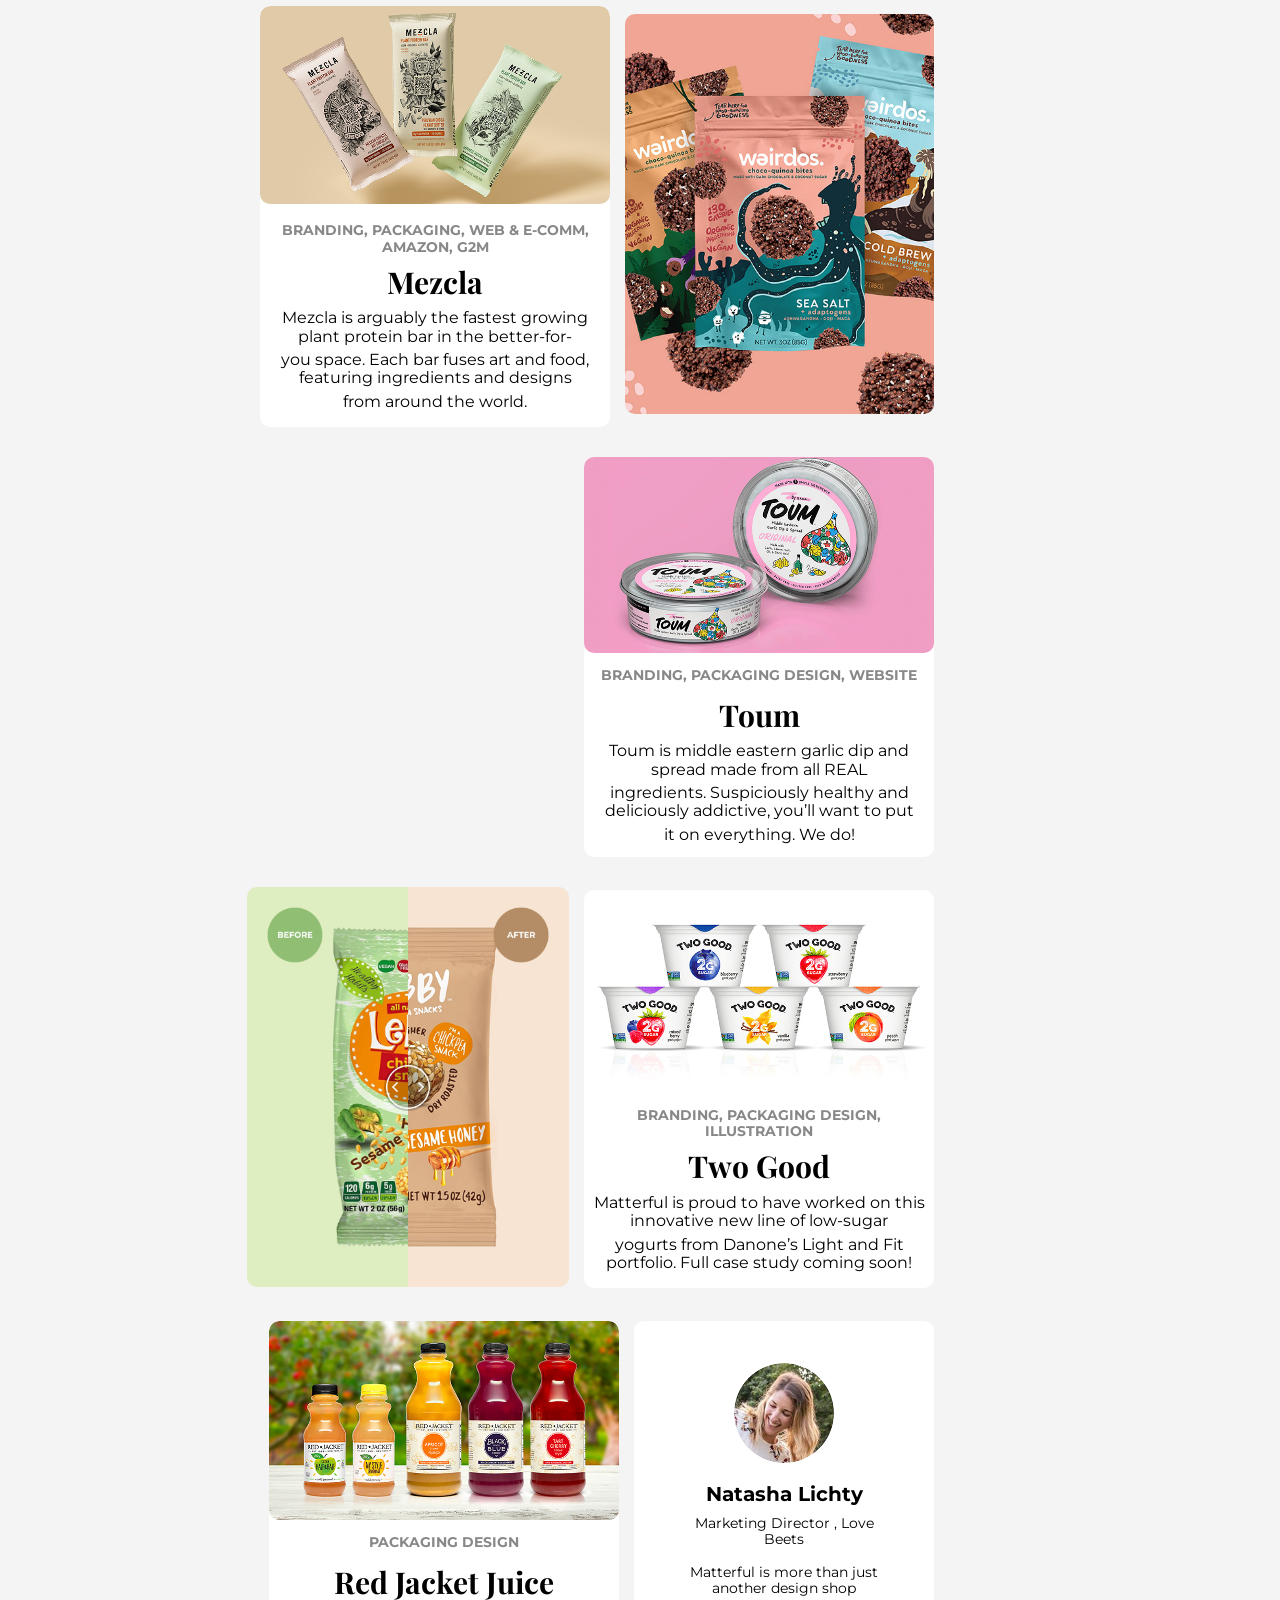
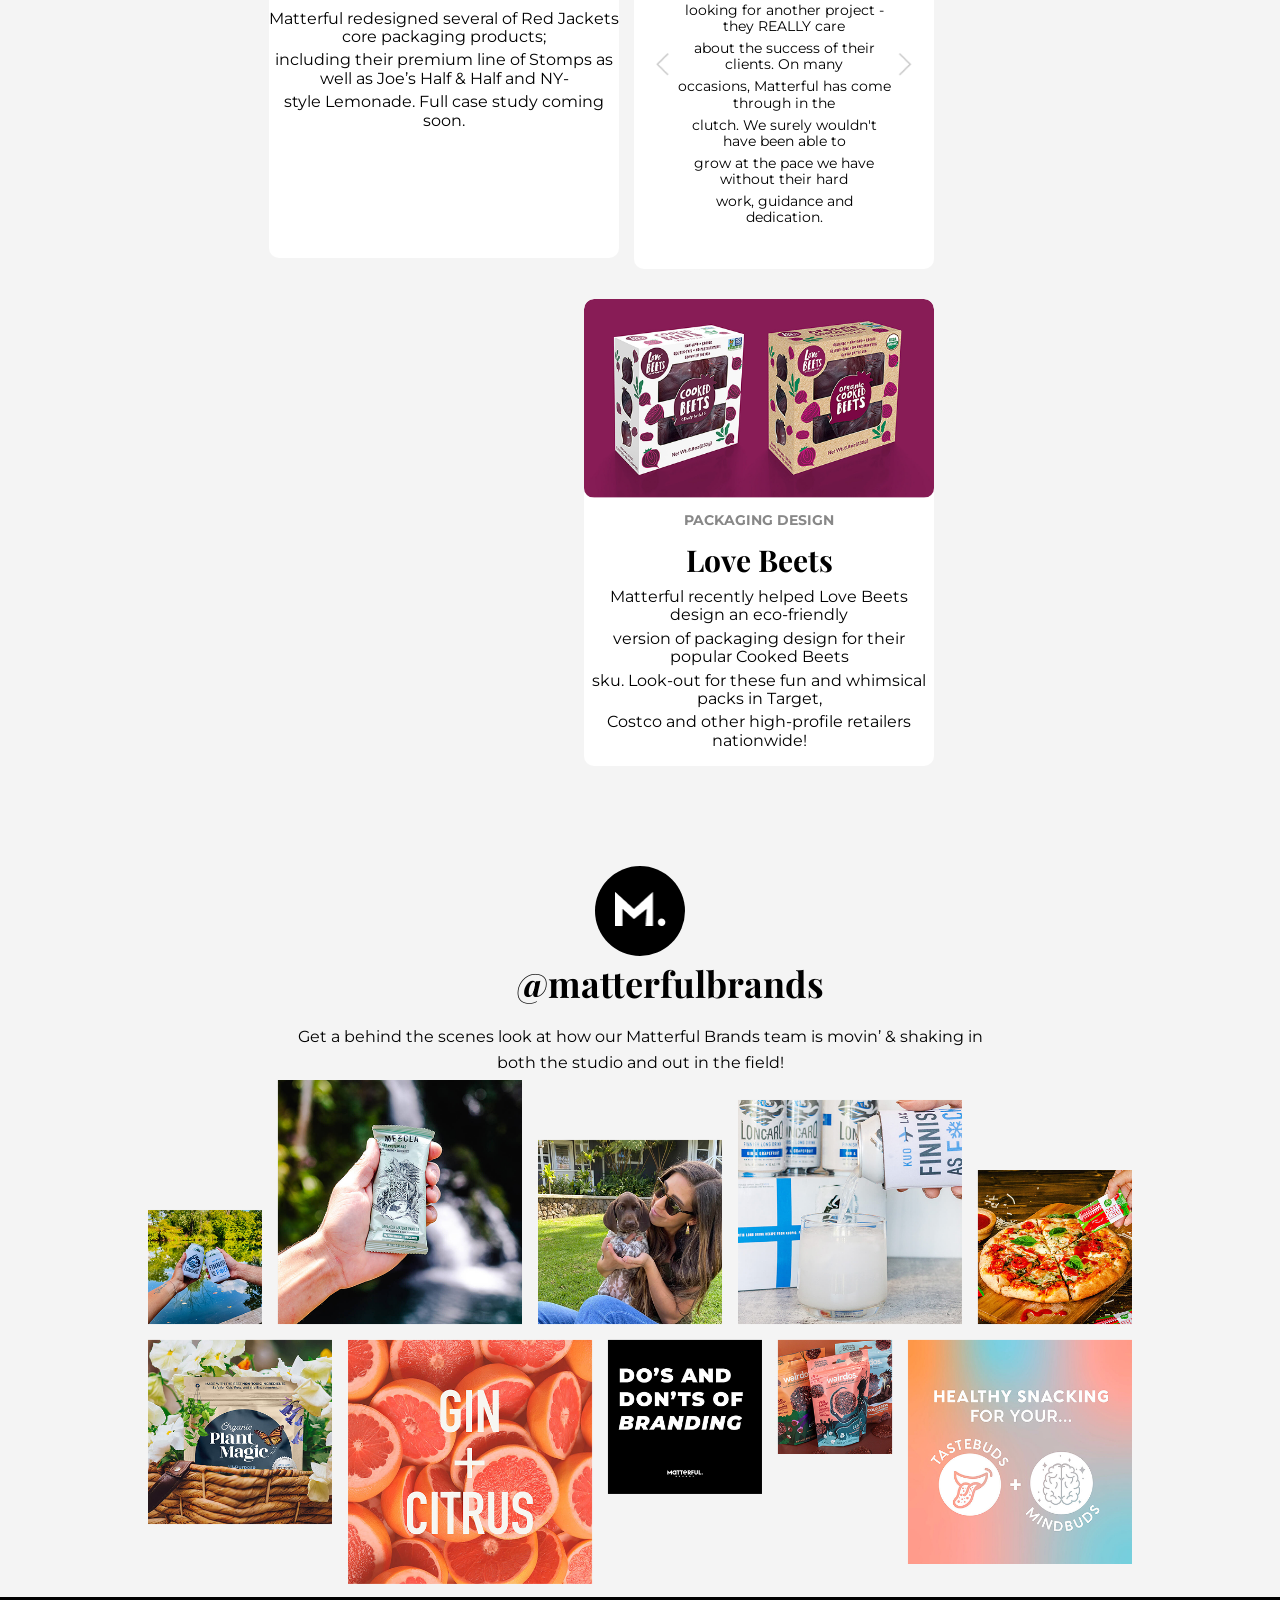
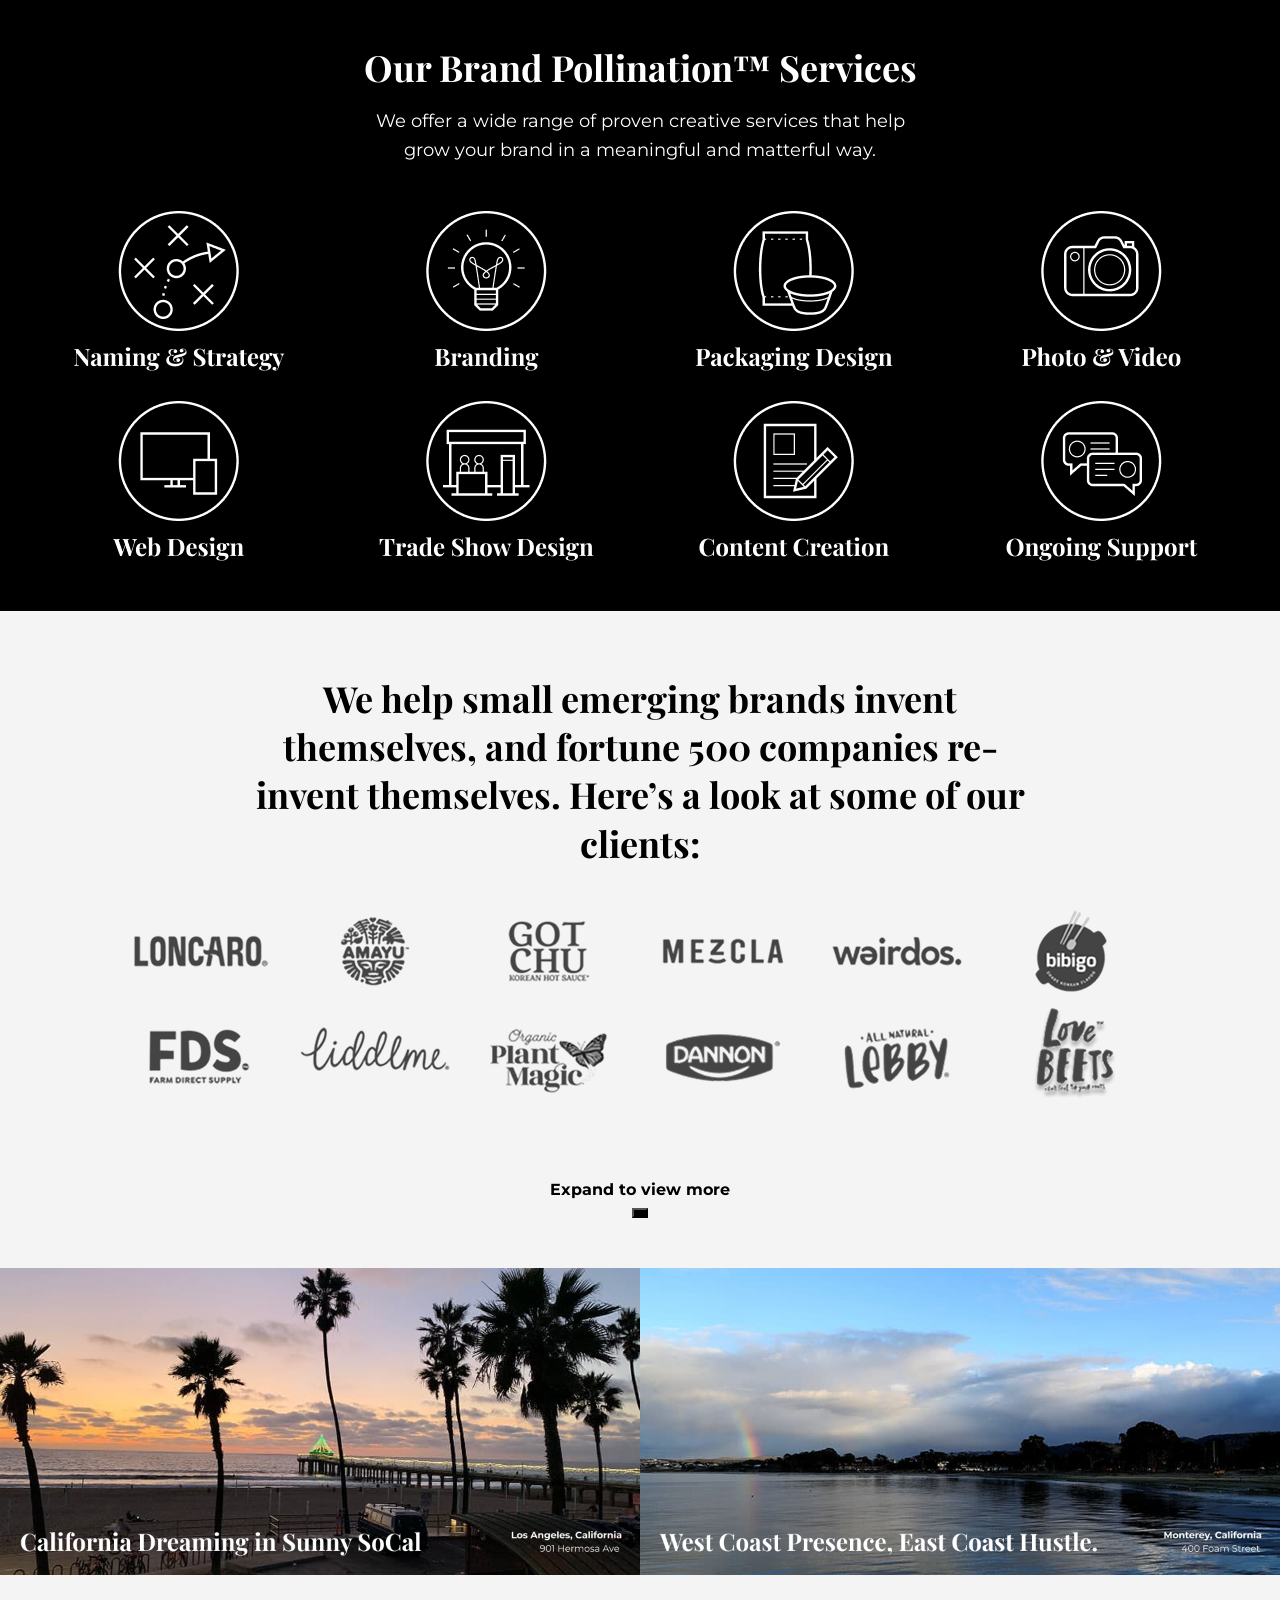
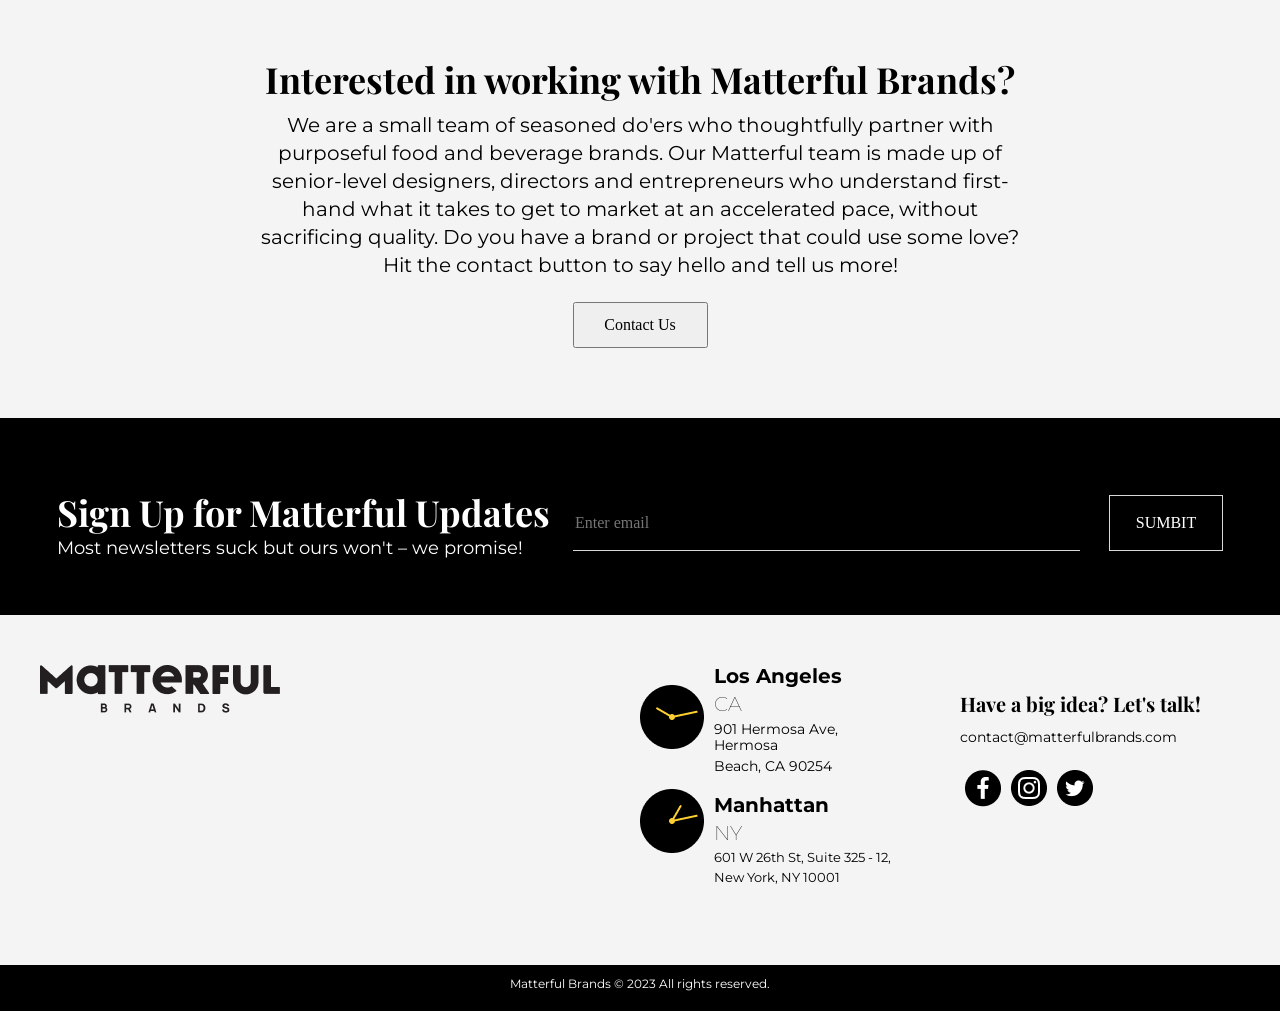
==== commit 3374cb42: "fix paths" ====
--- a/index.html
+++ b/index.html
@@ -4,8 +4,8 @@
 <head>
     <meta charset="UTF-8">
     <meta name="viewport" content="width=device-width, initial-scale=1.0">
-    <link rel="stylesheet" href="../style.css">
-    <link rel="stylesheet" href="../normalize.css">
+    <link rel="stylesheet" href="style.css">
+    <link rel="stylesheet" href="normalize.css">
     <link rel="preconnect" href="https://fonts.googleapis.com">
     <link rel="preconnect" href="https://fonts.gstatic.com" crossorigin>
     <link href="https://fonts.googleapis.com/css2?family=Montserrat:wght@100;400;700&display=swap" rel="stylesheet">
@@ -22,46 +22,41 @@
 
 <body>
     <header class="headerLogoContainer">
-        <img src="../matterful-logo-intro_3429eb03.svg.png" alt="logo" class="logoHead">
+        <img src="logo/matterful-logo-intro_3429eb03.svg.png" alt="logo" class="logoHead">
         <p class="textHeadLogo">We are an all-inclusive digital branding agency that specializes </p>
         <p class="textHeadLogo"> in helping purpose-driven food companies through our brand pollination™ </p>
         <p class="textHeadLogo">process.</p>
     </header>
     <div class="headerMainContainer">
-        <img src="../div.home-featured-container.png" alt="dggfdg" class="imgMainPage">
+        <img src="images/div.home-featured-container.png" alt="dggfdg" class="imgMainPage">
         <p class="underImg">Food & Beverage Spotlight</p>
     </div>
     <div class="conteinerMainFoto">
 
         <div class="conteinerFotoOne">
-            <img src="../div.callout-image.png" alt="fotoOne" class="fotoOne">
+            <img src="images/div.callout-image.png" alt="fotoOne" class="fotoOne">
 
             <p class="textCardHeder">Branding, Packaging Design, Content, G2M Marketing</p>
             <p class="textCardMidle">Caulikids</p>
             <p class="textCardUnderMidle">CauliKids is a plant-based line of healthy snacks for kids!</p>
             <p class="textCardUnder">Launching in Spring 2023</p>
         </div>
-        <div class="conteinerRowOne">
-
+        <div class="sectionRowOne">
+            <div class="conteinerFotoTwo">
+                <img src="images/div.comparison-slider-container.png" alt="fotoTwo" class="fototwo">
+            </div>
             <div class="conteinerFotoThree">
-                <img src="../AMAYU-Option-1_1340x760.jpg.png" alt="fotoThree" class="fotoThree">
+                <img src="images/AMAYU-Option-1_1340x760.jpg.png" alt="fotoThree" class="fotoThree">
 
                 <p class="textCardHeder">Content, Website, Social Media, Amazon Design</p>
                 <p class="textCardMidle">Amayu</p>
                 <p class="textCardUnderMidle">Sustainably harvested from the Peruvian Amazon, Amayu is a superfruit</p>
                 <p class="textCardUnder">juice packed with vitamins and antioxidants.</p>
             </div>
-            <div class="conteinerFotoTwo">
-                <img src="../div.comparison-slider-container.png" alt="fotoTwo" class="fototwo">
-            </div>
-
-        </div>
-        <div class="conteinerRowOne">
-            <div class="conteinerFoto4">
-                <img src="../Weirdos_1120x1280-1.jpg.png" alt="foto4" class="foto4">
-            </div>
+        </div>
+        <div class="sectionRowOne">
             <div class="conteinerFoto5">
-                <img src="../Mezcla_1340-x-760.jpg.png" alt="foto5" class="foto5">
+                <img src="images/Mezcla_1340-x-760.jpg.png" alt="foto5" class="foto5">
 
                 <p class="textCardHeder">Branding, Packaging, Web & E-comm, Amazon, G2M</p>
                 <p class="textCardMidle">Mezcla</p>
@@ -72,10 +67,14 @@
                 </p>
                 <p class="textCardUnder">from around the world.</p>
             </div>
-
-        </div>
+            <div class="conteinerFoto4">
+                <img src="images/Weirdos_1120x1280-1.jpg.png" alt="foto4" class="foto4">
+            </div>
+
+        </div>
+
         <div class="conteinerFoto6">
-            <img src="../Toum_1340-x-760.jpg.png" alt="foto6" class="foto6">
+            <img src="images/Toum_1340-x-760.jpg.png" alt="foto6" class="foto6">
 
             <p class="textCardHeder">Branding, Packaging Design, Website</p>
             <p class="textCardMidle">Toum</p>
@@ -84,12 +83,13 @@
                 put</p>
             <p class="textCardUnder">it on everything. We do!</p>
         </div>
-        <div class="conteinerRowOne">
+        <div class="sectionRowOne">
             <div class="conteinerFoto7">
-                <img src="../figure.comparison-slider.png" alt="foto7" class="foto7">
-            </div>
+                <img src="images/figure.comparison-slider.png" alt="foto7" class="foto7">
+            </div>
+
             <div class="conteinerFoto8">
-                <img src="../home-two-good.jpg.png" alt="foto8" class="foto8">
+                <img src="images/home-two-good.jpg.png" alt="foto8" class="foto8">
 
                 <p class="textCardHeder">Branding, Packaging Design, Illustration</p>
                 <p class="textCardMidle">Two Good</p>
@@ -98,9 +98,10 @@
                 <p class="textCardUnder">yogurts from Danone’s Light and Fit portfolio. Full case study coming soon!</p>
             </div>
         </div>
-        <div class="conteinerRowOne">
+        <div class="sectionRowOne">
+
             <div class="conteinerFoto9">
-                <img src="../home-red-jacket.jpg.png" alt="foto9" class="foto9">
+                <img src="images/home-red-jacket.jpg.png" alt="foto9" class="foto9">
 
                 <p class="textCardHeder">Packaging Design</p>
                 <p class="textCardMidle">Red Jacket Juice</p>
@@ -111,10 +112,10 @@
                 <p class="textCardUnder">style Lemonade. Full case study coming soon.</p>
             </div>
             <div class="conteinerOneRiview">
-                <img src="../Frame.png" alt="leftArrow" class="leftArrow">
+                <img src="images/Frame.png" alt="leftArrow" class="leftArrow">
                 <div class="contaiterTwoReview">
                     <div class="conteinerFoto10">
-                        <img src="../natasha-200x200.jpg.png" alt="natashaFoto" class="natashaFoto">
+                        <img src="images/natasha-200x200.jpg.png" alt="natashaFoto" class="natashaFoto">
 
                         <p class="reviewTop">Natasha Lichty</p>
                         <p class="textReviewMidle">Marketing Director , Love Beets</p>
@@ -127,28 +128,27 @@
                         <p class="textReviewMidleUnder">work, guidance and dedication.</p>
                     </div>
                 </div>
-                <img src="../Frame (1).png" alt="rightArrow" class="rightArrow">
-            </div>
-        </div>
-         <div class="conteinerFoto11">
-        <img src="../home-purpose-snackery.jpg.png" alt="foto11" class="foto11">
-    </div>
-    <div class="conteinerFoto12">
-        <img src="../home-love-beets.jpg.png" alt="foto12" class="foto12">
-
-        <p class="textCardHeder">Packaging Design</p>
-        <p class="textCardMidle">Love Beets</p>
-        <p class="textCardUnderMidle">Matterful recently helped Love Beets design an eco-friendly </p>
-        <p class="textCardUnderMidle">version of packaging design for their popular Cooked Beets </p>
-        <p class="textCardUnderMidle">sku. Look-out for these fun and whimsical packs in Target, </p>
-        <p class="textCardUnder">Costco and other high-profile retailers nationwide!</p>
-    </div>
-
+                <img src="images/Frame (1).png" alt="rightArrow" class="rightArrow">
+            </div>
+        </div>
+        <div class="sectionRowOne">
+
+            <div class="conteinerFoto12">
+                <img src="images/home-love-beets.jpg.png" alt="foto12" class="foto12">
+
+                <p class="textCardHeder">Packaging Design</p>
+                <p class="textCardMidle">Love Beets</p>
+                <p class="textCardUnderMidle">Matterful recently helped Love Beets design an eco-friendly </p>
+                <p class="textCardUnderMidle">version of packaging design for their popular Cooked Beets </p>
+                <p class="textCardUnderMidle">sku. Look-out for these fun and whimsical packs in Target, </p>
+                <p class="textCardUnder">Costco and other high-profile retailers nationwide!</p>
+            </div>
+        </div>
     </div>
     <div class="galereuContainer">
         <div class="conteinerFoto13">
             <div class="M">
-                <img src="../Vector.png" alt="Vector" class="vector">
+                <img src="images/Vector.png" alt="Vector" class="vector">
             </div>
             <p class="contact">@matterfulbrands</p>
             <p class="textCardUnderMidleGalerey">Get a behind the scenes look at how our Matterful Brands team is movin’
@@ -156,16 +156,16 @@
             <p class="textCardUnderMidleGalerey">both the studio and out in the field!</p>
 
 
-    </div>
-    <div class="galereuFoto">
-        <img src="../ul.social-images.png" alt="galereuFoto" class="galereuFotoImg">
-    </div>
+        </div>
+        <div class="galereuFoto">
+            <img src="images/ul.social-images.png" alt="galereuFoto" class="galereuFotoImg">
+        </div>
     </div>
     <div class="containerServis">
         <p class="textServisHerader">Our Brand Pollination™ Services</p>
         <p class="textCardUnderMidleServis">We offer a wide range of proven creative services that help </p>
         <p class="textCardUnderUnderServis">grow your brand in a meaningful and matterful way.</p>
-        <img src="../ul.home-services-list.png" alt="fotoServis" class="fotoServis">
+        <img src="images/ul.home-services-list.png" alt="fotoServis" class="fotoServis">
     </div>
     <div class="clients">
         <p class="textClients">We help small emerging brands invent </p>
@@ -173,25 +173,25 @@
         <p class="textClients">invent themselves. Here’s a look at some of our </p>
         <p class="textClients">clients:</p>
         <div class="clientsFoto">
-            <img src="../logo-loncaro.png.png" alt="clientsFoto" class="clientsFotoImg">
-            <img src="../logo-amayu.png.png" alt="clientsFoto" class="clientsFotoImg">
-            <img src="../logo-gotchu.png.png" alt="clientsFoto" class="clientsFotoImg">
-            <img src="../logo-mezcla.png.png" alt="clientsFoto" class="clientsFotoImg">
-            <img src="../logo-weirdos.png.png" alt="clientsFoto" class="clientsFotoImg">
-            <img src="../logo-bibigo.png.png" alt="clientsFoto" class="clientsFotoImg">
+            <img src="logo/logo-loncaro.png.png" alt="clientsFoto" class="clientsFotoImg">
+            <img src="logo/logo-amayu.png.png" alt="clientsFoto" class="clientsFotoImg">
+            <img src="logo/logo-gotchu.png.png" alt="clientsFoto" class="clientsFotoImg">
+            <img src="logo/logo-mezcla.png.png" alt="clientsFoto" class="clientsFotoImg">
+            <img src="logo/logo-weirdos.png.png" alt="clientsFoto" class="clientsFotoImg">
+            <img src="logo/logo-bibigo.png.png" alt="clientsFoto" class="clientsFotoImg">
             <div class="twoRowClientsLogo">
-                <img src="../logo-fds.png.png" alt="clientsFoto" class="clientsFotoImg">
-                <img src="../logo-liddlme.png.png" alt="clientsFoto" class="clientsFotoImg">
-                <img src="../logo-opm.png.png" alt="clientsFoto" class="clientsFotoImg">
-                <img src="../logo-dannon.png.png" alt="clientsFoto" class="clientsFotoImg">
-                <img src="../logo-lebby.png.png" alt="clientsFoto" class="clientsFotoImg">
-                <img src="../logo-love-beets.png.png" alt="clientsFoto" class="clientsFotoImg">
+                <img src="logo/logo-fds.png.png" alt="clientsFoto" class="clientsFotoImg">
+                <img src="logo/logo-liddlme.png.png" alt="clientsFoto" class="clientsFotoImg">
+                <img src="logo/logo-opm.png.png" alt="clientsFoto" class="clientsFotoImg">
+                <img src="logo/logo-dannon.png.png" alt="clientsFoto" class="clientsFotoImg">
+                <img src="logo/logo-lebby.png.png" alt="clientsFoto" class="clientsFotoImg">
+                <img src="logo/logo-love-beets.png.png" alt="clientsFoto" class="clientsFotoImg">
             </div>
         </div>
         <p class="textButtonClients">Expand to view more</p>
         <button class="buttonClients"></button>
     </div>
-    <img src="../section.pollen-locations.png" alt="sectionRow" class="sectionRowImg">
+    <img src="images/section.pollen-locations.png" alt="sectionRow" class="sectionRowImg">
     <div class="textUnderConteiner">
         <p class="mainFooterTextTall">Interested in working with Matterful Brands?</p>
         <p class="mainFooterText">We are a small team of seasoned do'ers who thoughtfully partner with </p>
@@ -216,11 +216,11 @@
     </div>
     <div class="contactTime">
         <div class="timeOneTall">
-            <img src="../matterful-logo-intro_3429eb03.svg (3).png" alt="logoFooter" class="logoFooter">
+            <img src="logo/matterful-logo-intro_3429eb03.svg (3).png" alt="logoFooter" class="logoFooter">
             <div class="containerTimeOneTall">
                 <div class="fotoClock">
-                    <img src="../div.clock.png" alt="clockFoto" class="clockFoto">
-                    <img src="../div.clock (1).png" alt="clockFotoTwo" class="clockFotoTwo">
+                    <img src="images/div.clock.png" alt="clockFoto" class="clockFoto">
+                    <img src="images/div.clock (1).png" alt="clockFotoTwo" class="clockFotoTwo">
                 </div>
                 <div class="textFooterTall">
                     <p class="footerTextTime">Los Angeles</p>
@@ -235,7 +235,7 @@
                 <div class="contact">
                     <p class="textContactTall">Have a big idea? Let's talk!</p>
                     <p class="textContact">contact@matterfulbrands.com</p>
-                    <img src="../ul.social-media-icons.png" alt="">
+                    <img src="images/ul.social-media-icons.png" alt="">
                 </div>
             </div>
         </div>
@@ -243,6 +243,7 @@
     <footer>
         <p class="footerText">Matterful Brands © 2023 All rights reserved.</p>
     </footer>
+    <script src="script.js"></script>
 </body>
 
 </html>
--- a/style.css
+++ b/style.css
@@ -129,14 +129,25 @@
 .conteinerFotoOne {
     display: flex;
     justify-content: end;
+    max-width: 350px;
+    max-height: 400px;
     background-color: #FFFFFF;
     flex-direction: column;
     border-radius: 10px;
-    padding: 50px;
-    width: 670px;
-    height: 584px;
-
-}
+}
+.conteinerFotoOne {
+    display: flex;
+    justify-content: end;
+    max-width: 350px;
+    max-height: 400px;
+    background-color: #FFFFFF;
+    flex-direction: column;
+    border-radius: 10px;
+
+    transition: all 0.3s ease;
+    cursor: pointer;
+}
+
 
 .textCardHeder {
     font-family: 'Montserrat', sans-serif;
@@ -175,99 +186,118 @@
     margin-top: 0px;
 }
 
+.sectionRowOne {
+    justify-content: center;
+    align-items: center;
+    display: flex;
+    margin-top: 30px;
+
+}
+
 .conteinerFotoTwo {
     margin-bottom: 0px;
     padding: 0px;
-    margin-left: 20px;
+
+}
+
+.fototwo {
+    max-width: 350px;
+    max-height: 400px;
 }
 
 .fotoThree {
     border-radius: 10px;
-}
-
-.conteinerRowOne {
-    display: flex;
-    justify-content: center;
-    align-items: center;
-    align-self: center;
-    margin-top: 25px;
-
+    max-width: 350px;
+    max-height: 400px;
 }
 
 .conteinerFotoThree {
     background-color: #FFFFFF;
     border-radius: 10px;
-    padding-bottom: 57px;
+    margin-left: 15px;
 
 }
 
 .foto4 {
     border-radius: 10px;
-}
-
-.conteinerFoto4 {
-    display: flex;
-    justify-content: flex-start;
-    margin-right: 20px;
-}
+    max-width: 350px;
+    max-height: 400px;
+}
+
 
 .foto5 {
     border-radius: 10px;
+    max-width: 350px;
+    max-height: 400px;
 }
 
 .conteinerFoto5 {
     background-color: #FFFFFF;
     border-radius: 10px;
-    padding-bottom: 57px;
+
+    margin-right: 15px;
 }
 
 .foto6 {
     border-radius: 10px;
+    max-width: 350px;
+    max-height: 400px;
 }
 
 .conteinerFoto6 {
     margin-top: 30px;
     border-radius: 10px;
     background-color: #FFFFFF;
-    padding-bottom: 57px;
-    display: flex;
-    justify-content: flex-end;
-    flex-direction: column;
+    display: flex;
+
+    flex-direction: column;
+    justify-content: center;
+    align-items: center;
+    margin-left: 10px;
+    max-width: 350px;
+    max-height: 400px;
+}
+
+.foto7 {
+    border-radius: 10px;
+    max-width: 350px;
+    max-height: 400px;
+}
+
+.conteinerFoto7 {
+    border-radius: 10px;
     align-self: flex-start;
 }
 
-.foto7 {
-    border-radius: 10px;
-}
-
-.conteinerFoto7 {
-    border-radius: 10px;
-    align-self: flex-start;
-    margin-right: 20px;
-}
-
 .foto8 {
     border-radius: 10px;
+    max-width: 350px;
+    max-height: 400px;
 }
 
 .conteinerFoto8 {
     border-radius: 10px;
     background-color: #FFFFFF;
-    padding-bottom: 57px;
-    flex-direction: column;
-    border-radius: 10px;
+    flex-direction: column;
+    border-radius: 10px;
+    margin-left: 15px;
 }
 
 .conteinerFoto9 {
     align-self: flex-start;
+    margin-right: 15px;
     border-radius: 10px;
     background-color: #FFFFFF;
     padding-bottom: 112px;
     display: flex;
     justify-content: flex-end;
     flex-direction: column;
-    margin-right: 20px;
-
+}
+
+.foto9 {
+    border-radius: 10px;
+    max-width: 350px;
+    max-height: 400px;
 }
 
 .natashaFoto {
@@ -295,15 +325,13 @@
 
 .conteinerOneRiview {
     background-color: rgb(255, 255, 255);
-    width: 445px;
-    height: 608px;
-    justify-content: center;
-    display: flex;
-    margin-top: -607px;
+      min-width: 300px;
+    min-height: 400px;
+    justify-content: center;
+    display: flex;
     text-align: center;
     border-radius: 10px;
     align-self: flex-end;
-    padding-bottom: 57px;
 }
 
 .leftArrow {
@@ -353,42 +381,95 @@
     display: flex;
     background-color: #FFFFFF;
     flex-direction: column;
-    margin: 0 auto;
-}
-
-.foto11 {
-    border-radius: 10px;
-
-}
-
-.conteinerFoto11 {
-    border-radius: 10px;
-    margin-top: 30px;
-    width: 570px;
-    height: 651px;
-}
+
+}
+
 
 .foto12 {
     border-radius: 10px;
+    max-width: 350px;
+    max-height: 400px;
 }
 
 .conteinerFoto12 {
-    width: 570px;
     background-color: rgb(255, 255, 255);
-    margin-top: -655px;
     justify-content: center;
     display: flex;
     flex-direction: column;
     text-align: center;
     border-radius: 10px;
     align-self: flex-start;
-    padding-bottom: 140px;
-}
-
+    margin-left: 15px;
+        max-width: 350px;
+    max-height: 600px;
+}
+/* ВСЕ КАРТОЧКИ */
+.conteinerFotoOne,
+.conteinerFotoThree,
+.conteinerFoto5,
+.conteinerFoto6,
+.conteinerFoto8,
+.conteinerFoto9,
+.conteinerFoto12,
+.conteinerOneRiview {
+    transition: all 0.3s ease;
+    cursor: pointer;
+    overflow: hidden;
+}
+
+/* 🔥 HOVER */
+.conteinerFotoOne:hover,
+.conteinerFotoThree:hover,
+.conteinerFoto5:hover,
+.conteinerFoto6:hover,
+.conteinerFoto8:hover,
+.conteinerFoto9:hover,
+.conteinerFoto12:hover,
+.conteinerOneRiview:hover {
+    transform: translateY(-10px);
+    box-shadow: 0 15px 40px rgba(0, 0, 0, 0.15);
+}
+
+/* КАРТИНКИ */
+.conteinerFotoOne img,
+.conteinerFotoThree img,
+.conteinerFoto5 img,
+.conteinerFoto6 img,
+.conteinerFoto8 img,
+.conteinerFoto9 img,
+.conteinerFoto12 img {
+    transition: all 0.3s ease;
+}
+
+/* затемнение */
+.conteinerFotoOne:hover img,
+.conteinerFotoThree:hover img,
+.conteinerFoto5:hover img,
+.conteinerFoto6:hover img,
+.conteinerFoto8:hover img,
+.conteinerFoto9:hover img,
+.conteinerFoto12:hover img {
+    transform: scale(1.05);
+    filter: brightness(0.9);
+}
+
+/* ТЕКСТ */
+.textCardMidle {
+    transition: all 0.3s ease;
+}
+
+.conteinerFotoOne:hover .textCardMidle,
+.conteinerFotoThree:hover .textCardMidle,
+.conteinerFoto5:hover .textCardMidle,
+.conteinerFoto6:hover .textCardMidle,
+.conteinerFoto8:hover .textCardMidle,
+.conteinerFoto9:hover .textCardMidle,
+.conteinerFoto12:hover .textCardMidle {
+    transform: scale(1.05);
+}
 .galereuContainer {
     margin-top: 0px;
-    width: 1920px;
-    height: 1321px;
+ 
     background-color: #F4F4F4;
     display: flex;
     margin: 0 auto;
@@ -436,7 +517,11 @@
     margin-bottom: 0px;
     margin-top: 8px;
 }
-
+.galereuFotoImg{
+  
+    max-width: 1000px;
+
+}
 .conteinerFoto13 {
     margin-top: 0px;
     background-color: #F4F4F4;
@@ -560,10 +645,6 @@
     height: 46px;
     margin-top: 20px;
     margin-bottom: 70px;
-    font-family: 'Montserrat', sans-serif;
-    font-weight: 700;
-    /* bold */
-    font-size: 14px;
 
 }
 
@@ -751,5 +832,205 @@
     justify-content: center;
     text-align: center;
     color: white;
-
+}
+
+
+
+
+
+@media (max-width: 768px) {
+
+    .headerMainContainer {
+        height: 130px;
+        width: 100%;
+        margin: 0 auto;
+        display: flex;
+    }
+
+    .logoHead {
+        width: 90%;
+        max-width: 90%;
+        margin: 0px;
+    }
+.galereuFotoImg{
+    display: none;
+}
+    .imgMainPage {
+
+        display: none;
+    }
+.containerServis{
+    margin-top: 40px;
+}
+    .underImg {
+        margin: 100px;
+    }
+
+    .conteinerMainFoto {
+        width: 90%;
+        align-items: center;
+        justify-content: center;
+        margin: 0 auto;
+    }
+
+    .conteinerFotoOne {
+        padding: 0;
+    }
+
+    .fotoOne {
+        display: block;
+        width: 100%;
+        max-width: 100%;
+        margin: 0;
+    }
+
+    .conteinerFotoOne,
+    .conteinerFotoTwo,
+    .conteinerFotoThree,
+    .conteinerFoto4,
+    .conteinerFoto5,
+    .conteinerFoto6,
+    .conteinerFoto7,
+    .conteinerFoto8,
+    .conteinerFoto9,
+    .conteinerFoto10,
+    .conteinerFoto11,
+    .conteinerFoto12 {
+        width: 90%;
+        max-width: 90%;
+        margin: 0px;
+    }
+
+    .conteinerOneRiview {
+        width: 90%;
+        max-width: 90%;
+        align-self: center;
+        justify-content: center;
+    }
+
+    .sectionRowOne {
+        flex-direction: column;
+        gap: 20px;
+    }
+
+    .buttonEmail {
+        margin-top: 20px;
+    }
+
+    .sectionRowOne>div {
+        margin: 0;
+        width: 100%;
+        align-self: center;
+    }
+
+    .galereuContainer,
+    .timeOneTall {
+        width: 100%;
+        height: auto;
+    }
+
+    .emailContainer {
+        flex-direction: column;
+        height: auto;
+        padding: 20px;
+        gap: 20px;
+    }
+
+    .inputEmail {
+        width: 100%;
+        margin-right: 0px;
+    }
+
+    .contactTime {
+        flex-direction: column;
+        align-items: flex-end;
+        justify-content: center;
+        display: flex;
+        align-self: center;
+
+    }
+
+    .containerTimeOneTall {
+        width: 100%;
+        flex-direction: column;
+        display: flex;
+        justify-content: left;
+        align-items: start;
+    }
+
+    .imgMainPage {
+        width: 100%;
+        height: auto;
+
+    }
+
+    .logoFooter {
+        display: none;
+    }
+
+    img {
+        max-width: 100%;
+        align-items: center;
+        align-self: center;
+        height: auto;
+        margin: 0px;
+    }
+
+
+    /* 1. Возвращаем горизонтальное расположение (как на ПК) */
+    .containerTimeOneTall {
+        display: flex;
+        flex-direction: row;
+        /* Оставляем в ряд */
+        justify-content: flex-start;
+        align-items: flex-start;
+        width: 100%;
+        margin-left: 0;
+        /* Убираем огромный отступ с ПК */
+    }
+
+    /* 2. Настраиваем колонку с иконками часов */
+    .fotoClock {
+        display: flex;
+        flex-direction: column;
+        /* Иконки друг под другом */
+        margin-right: 15px;
+        /* Отступ от часов до текста */
+    }
+
+    .clockFoto,
+    .clockFotoTwo {
+        display: none;
+    }
+
+    /* 3. Настраиваем колонку с текстом адресов */
+    .textFooterTall {
+        display: flex;
+        flex-direction: column;
+        text-align: left;
+        /* Выравнивание текста по левому краю */
+    }
+
+    /* 4. Исправляем отступы часов, чтобы они совпадали с текстом */
+    .clockFoto {
+        margin-top: 5px;
+        /* Подберите значение, чтобы иконка была вровень с заголовком */
+    }
+
+    .clockFotoTwo {
+        margin-top: 55px;
+        /* Регулирует отступ между первой и второй иконкой часов */
+    }
+
+    /* 5. Убираем перекрытие футером (черная полоска) */
+    .contactTime {
+        padding-bottom: 80px;
+        /* Даем место, чтобы контент не залезал под футер */
+    }
+
+    footer {
+        position: relative;
+        /* Чтобы он просто шел следом, а не плавал сверху */
+        width: 100%;
+    }
 }
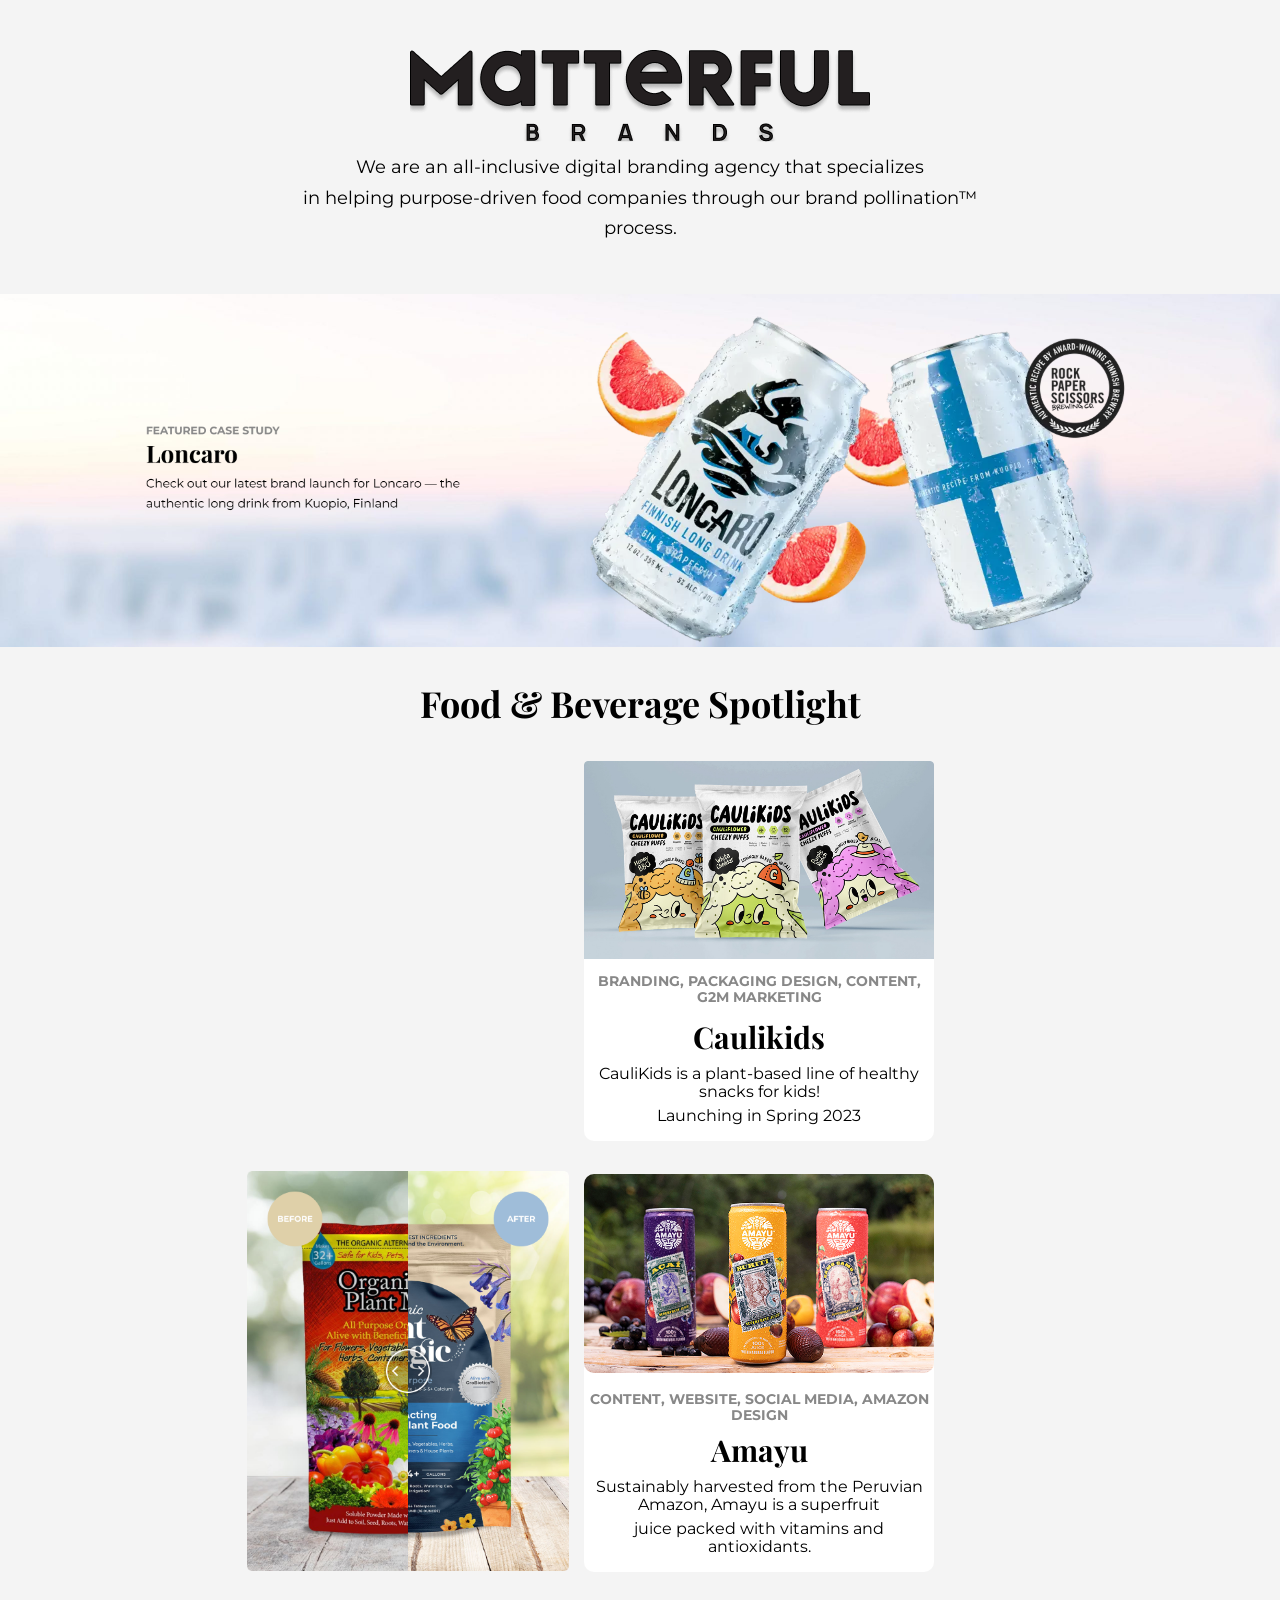
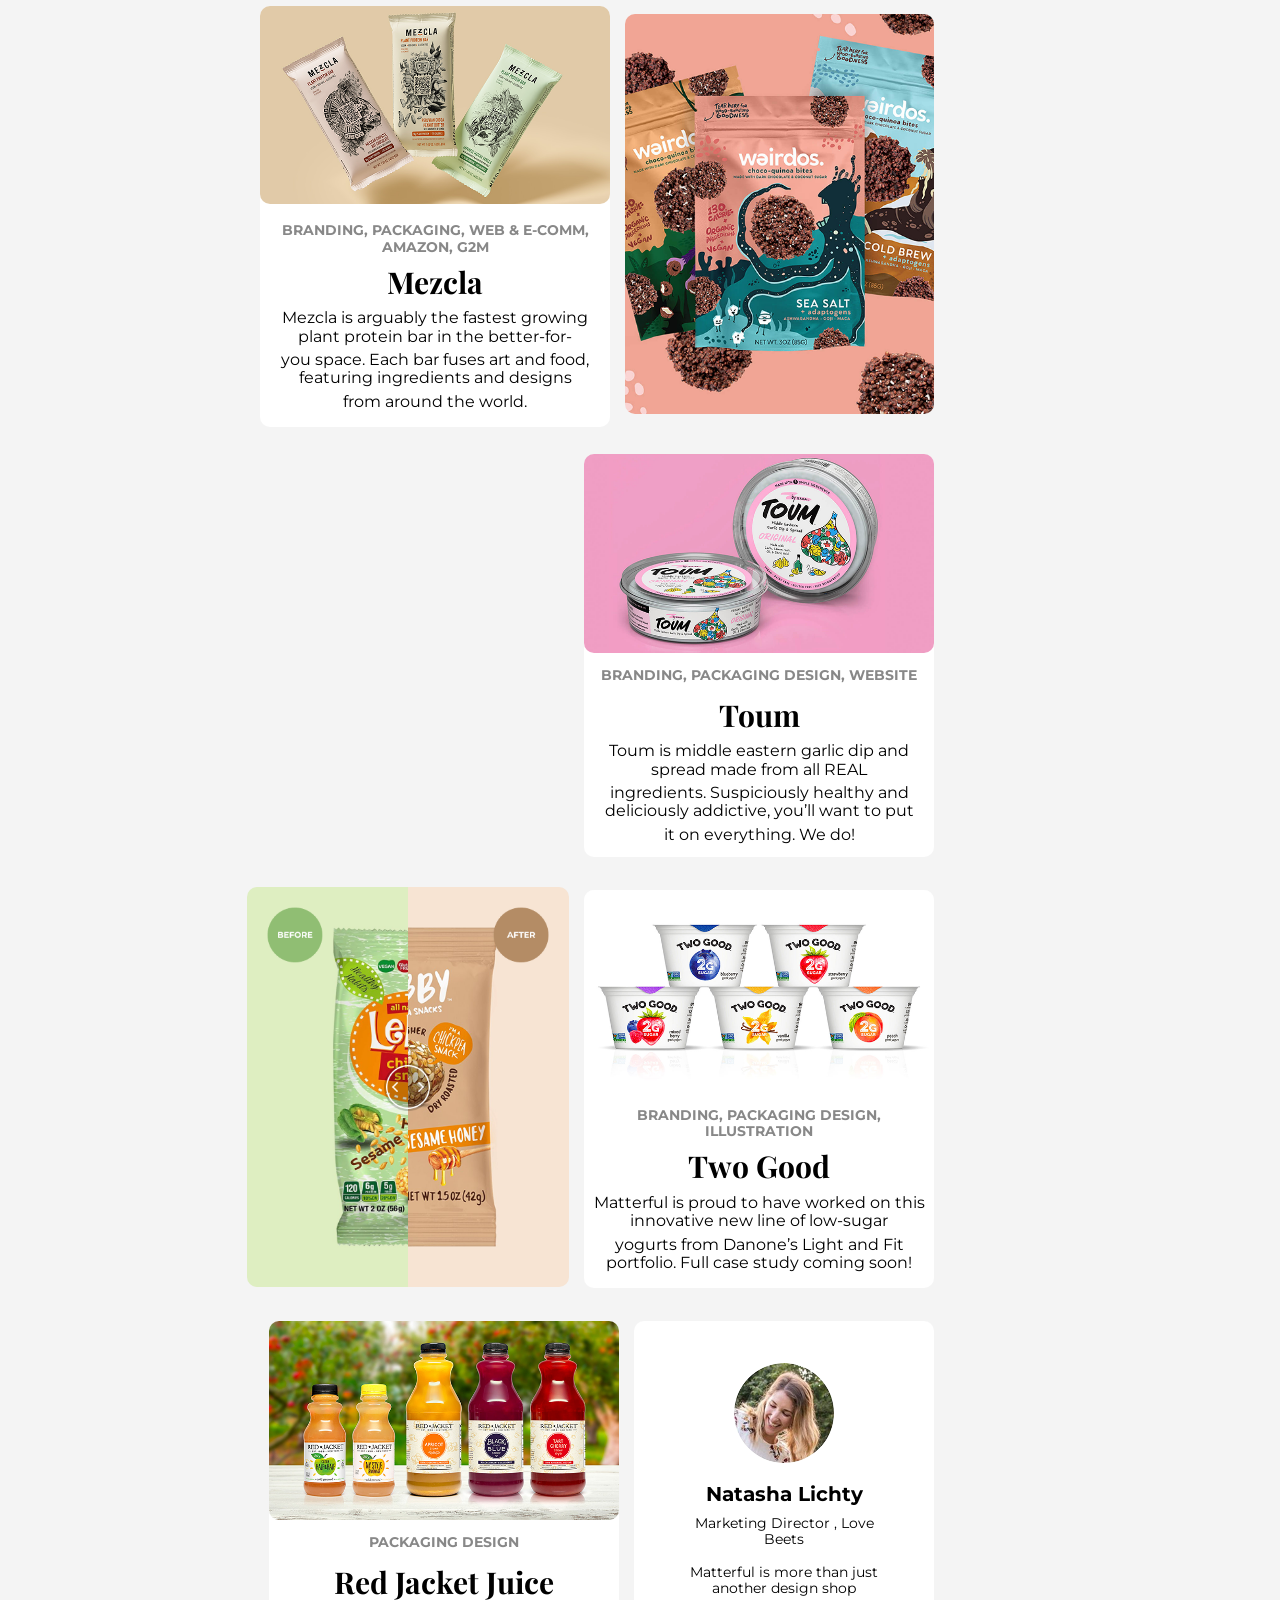
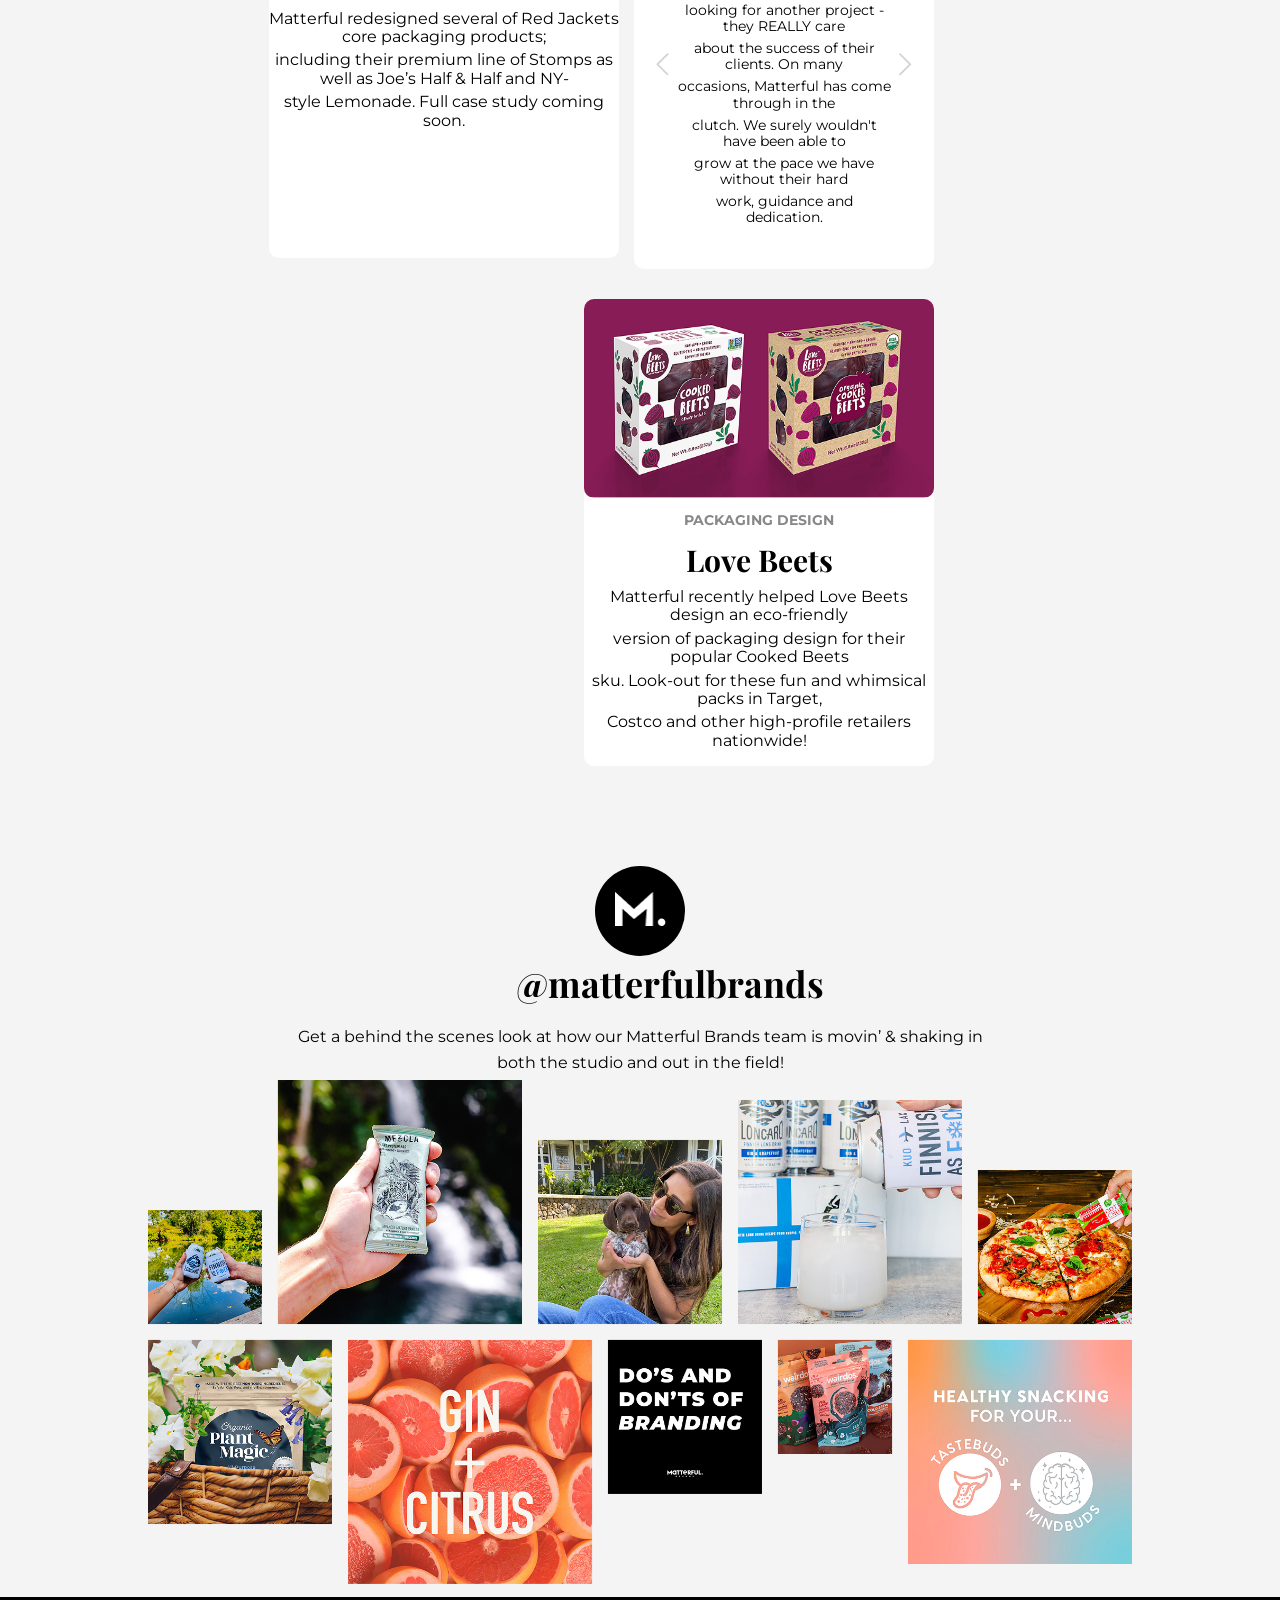
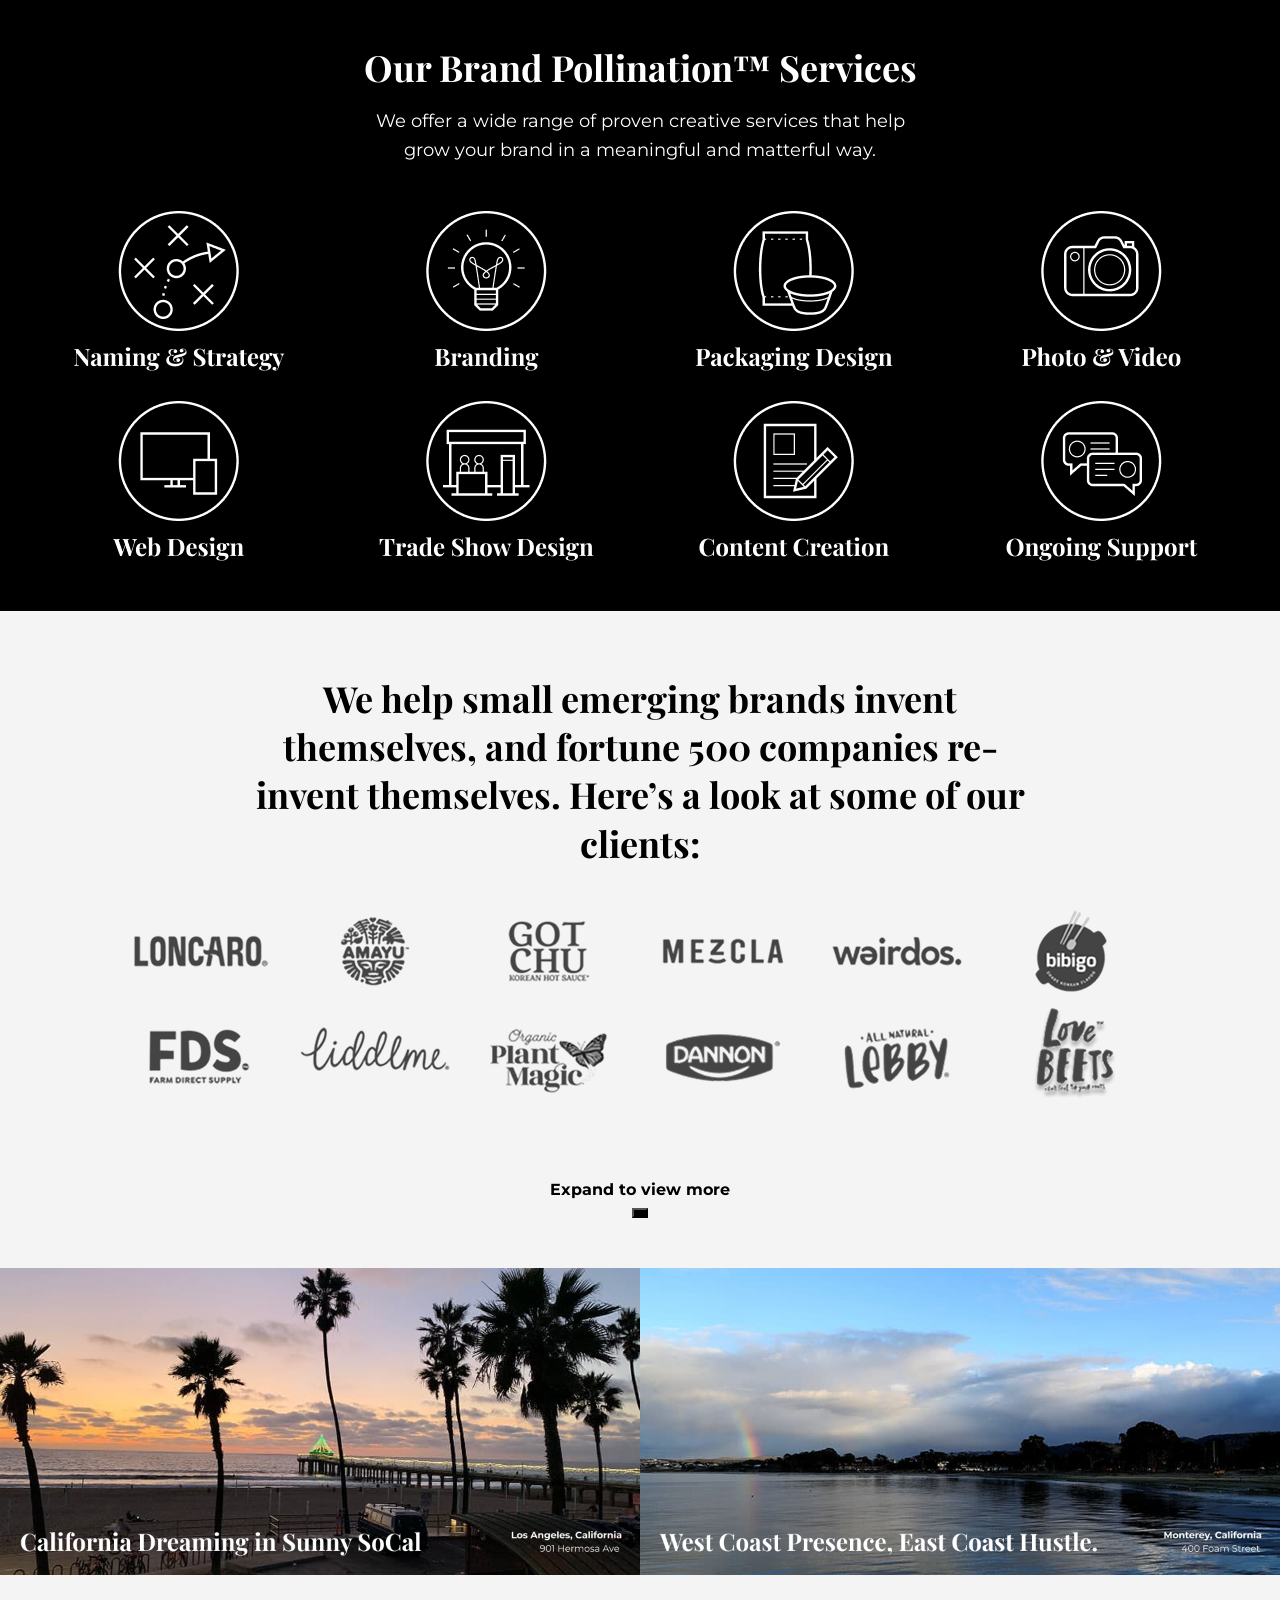
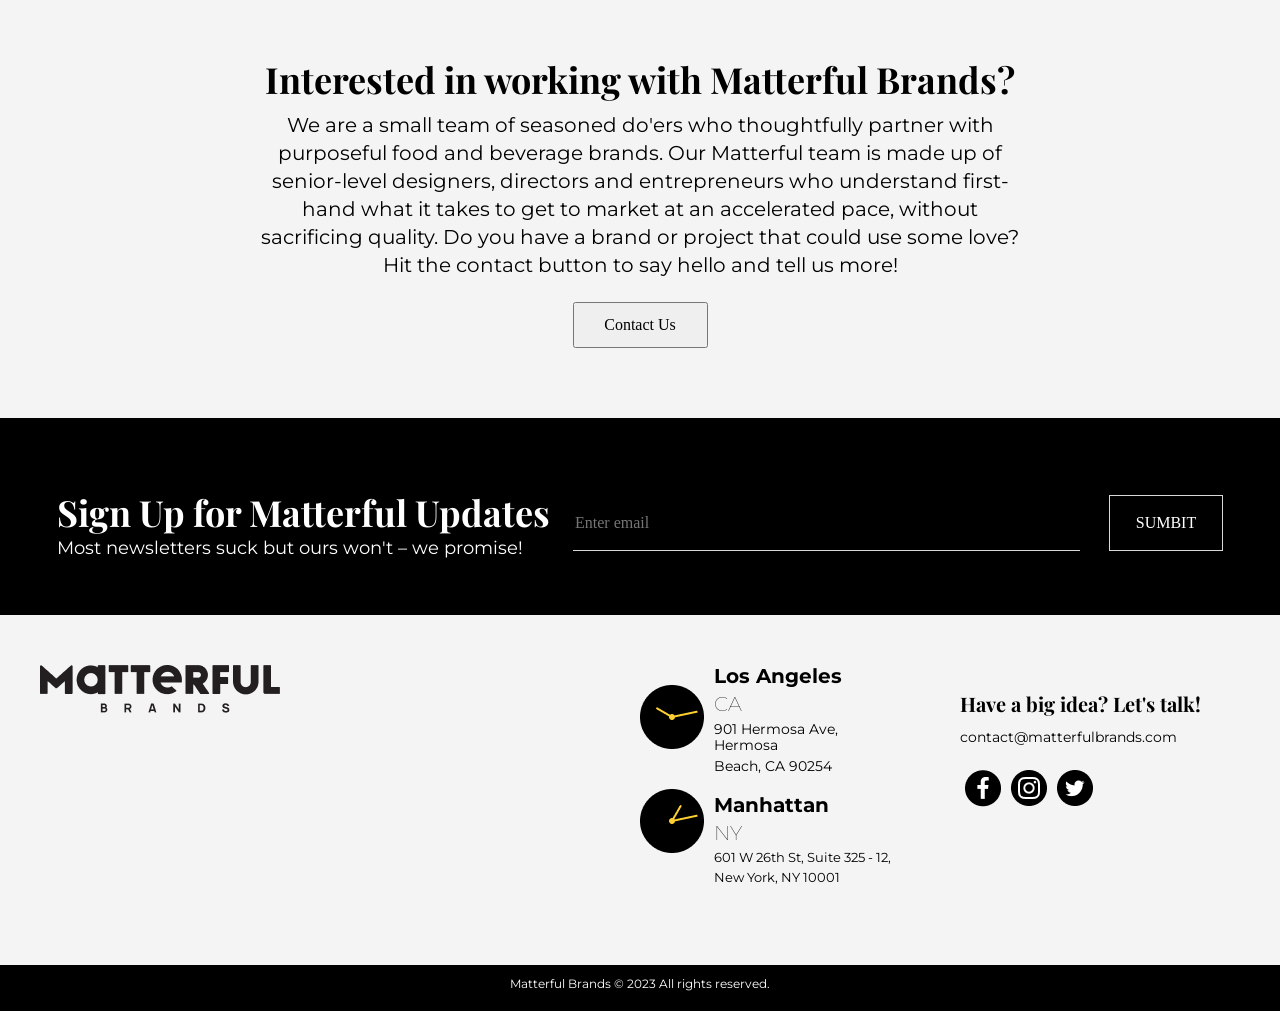
==== commit 5f8d5452: "fix paths 4" ====
--- a/style.css
+++ b/style.css
@@ -403,8 +403,7 @@
         max-width: 350px;
     max-height: 600px;
 }
-/* ВСЕ КАРТОЧКИ */
-.conteinerFotoOne,
+/* .conteinerFotoOne,
 .conteinerFotoThree,
 .conteinerFoto5,
 .conteinerFoto6,
@@ -417,7 +416,6 @@
     overflow: hidden;
 }
 
-/* 🔥 HOVER */
 .conteinerFotoOne:hover,
 .conteinerFotoThree:hover,
 .conteinerFoto5:hover,
@@ -430,7 +428,6 @@
     box-shadow: 0 15px 40px rgba(0, 0, 0, 0.15);
 }
 
-/* КАРТИНКИ */
 .conteinerFotoOne img,
 .conteinerFotoThree img,
 .conteinerFoto5 img,
@@ -441,7 +438,6 @@
     transition: all 0.3s ease;
 }
 
-/* затемнение */
 .conteinerFotoOne:hover img,
 .conteinerFotoThree:hover img,
 .conteinerFoto5:hover img,
@@ -453,7 +449,6 @@
     filter: brightness(0.9);
 }
 
-/* ТЕКСТ */
 .textCardMidle {
     transition: all 0.3s ease;
 }
@@ -466,7 +461,7 @@
 .conteinerFoto9:hover .textCardMidle,
 .conteinerFoto12:hover .textCardMidle {
     transform: scale(1.05);
-}
+}  */
 .galereuContainer {
     margin-top: 0px;
  
@@ -977,25 +972,19 @@
     }
 
 
-    /* 1. Возвращаем горизонтальное расположение (как на ПК) */
     .containerTimeOneTall {
         display: flex;
         flex-direction: row;
-        /* Оставляем в ряд */
         justify-content: flex-start;
         align-items: flex-start;
         width: 100%;
         margin-left: 0;
-        /* Убираем огромный отступ с ПК */
-    }
-
-    /* 2. Настраиваем колонку с иконками часов */
+    }
+
     .fotoClock {
         display: flex;
         flex-direction: column;
-        /* Иконки друг под другом */
         margin-right: 15px;
-        /* Отступ от часов до текста */
     }
 
     .clockFoto,
@@ -1003,34 +992,26 @@
         display: none;
     }
 
-    /* 3. Настраиваем колонку с текстом адресов */
     .textFooterTall {
         display: flex;
         flex-direction: column;
         text-align: left;
-        /* Выравнивание текста по левому краю */
-    }
-
-    /* 4. Исправляем отступы часов, чтобы они совпадали с текстом */
+    }
+
     .clockFoto {
         margin-top: 5px;
-        /* Подберите значение, чтобы иконка была вровень с заголовком */
     }
 
     .clockFotoTwo {
         margin-top: 55px;
-        /* Регулирует отступ между первой и второй иконкой часов */
-    }
-
-    /* 5. Убираем перекрытие футером (черная полоска) */
+    }
+
     .contactTime {
         padding-bottom: 80px;
-        /* Даем место, чтобы контент не залезал под футер */
     }
 
     footer {
         position: relative;
-        /* Чтобы он просто шел следом, а не плавал сверху */
         width: 100%;
     }
 }
